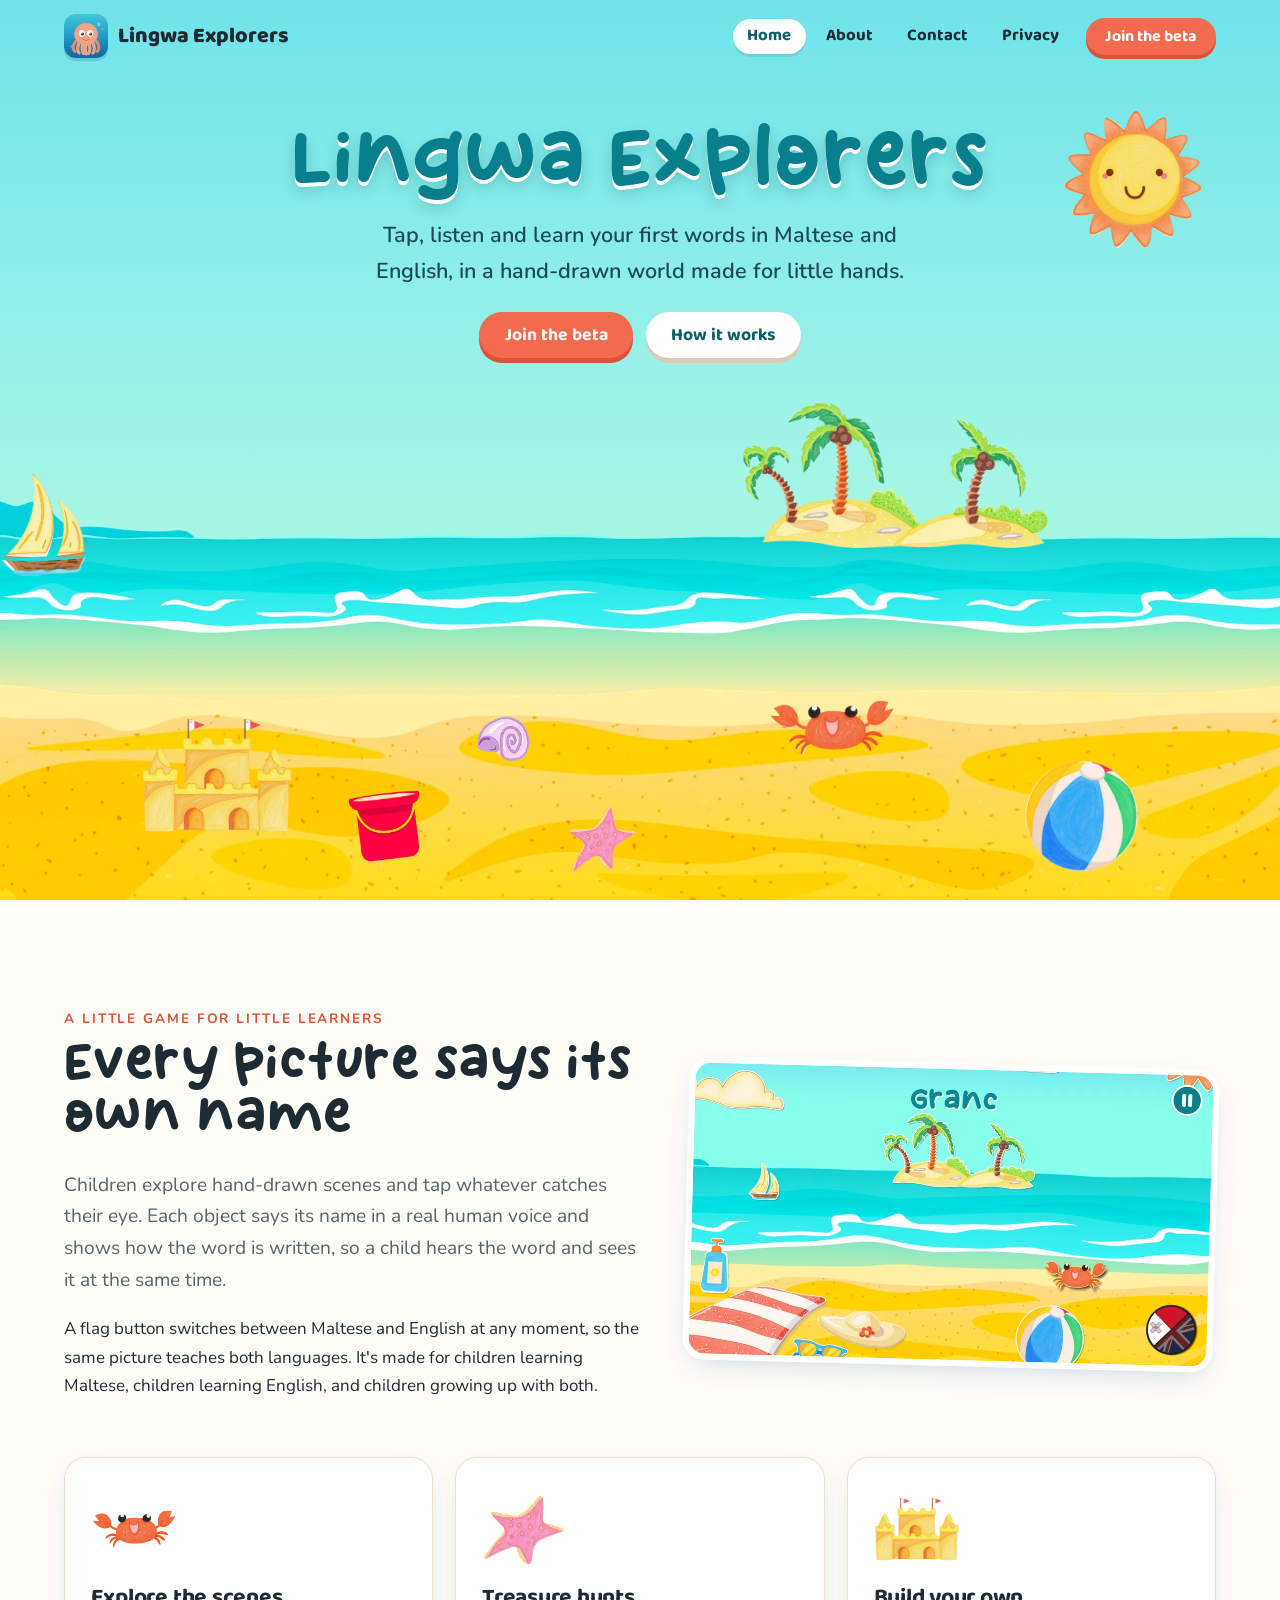
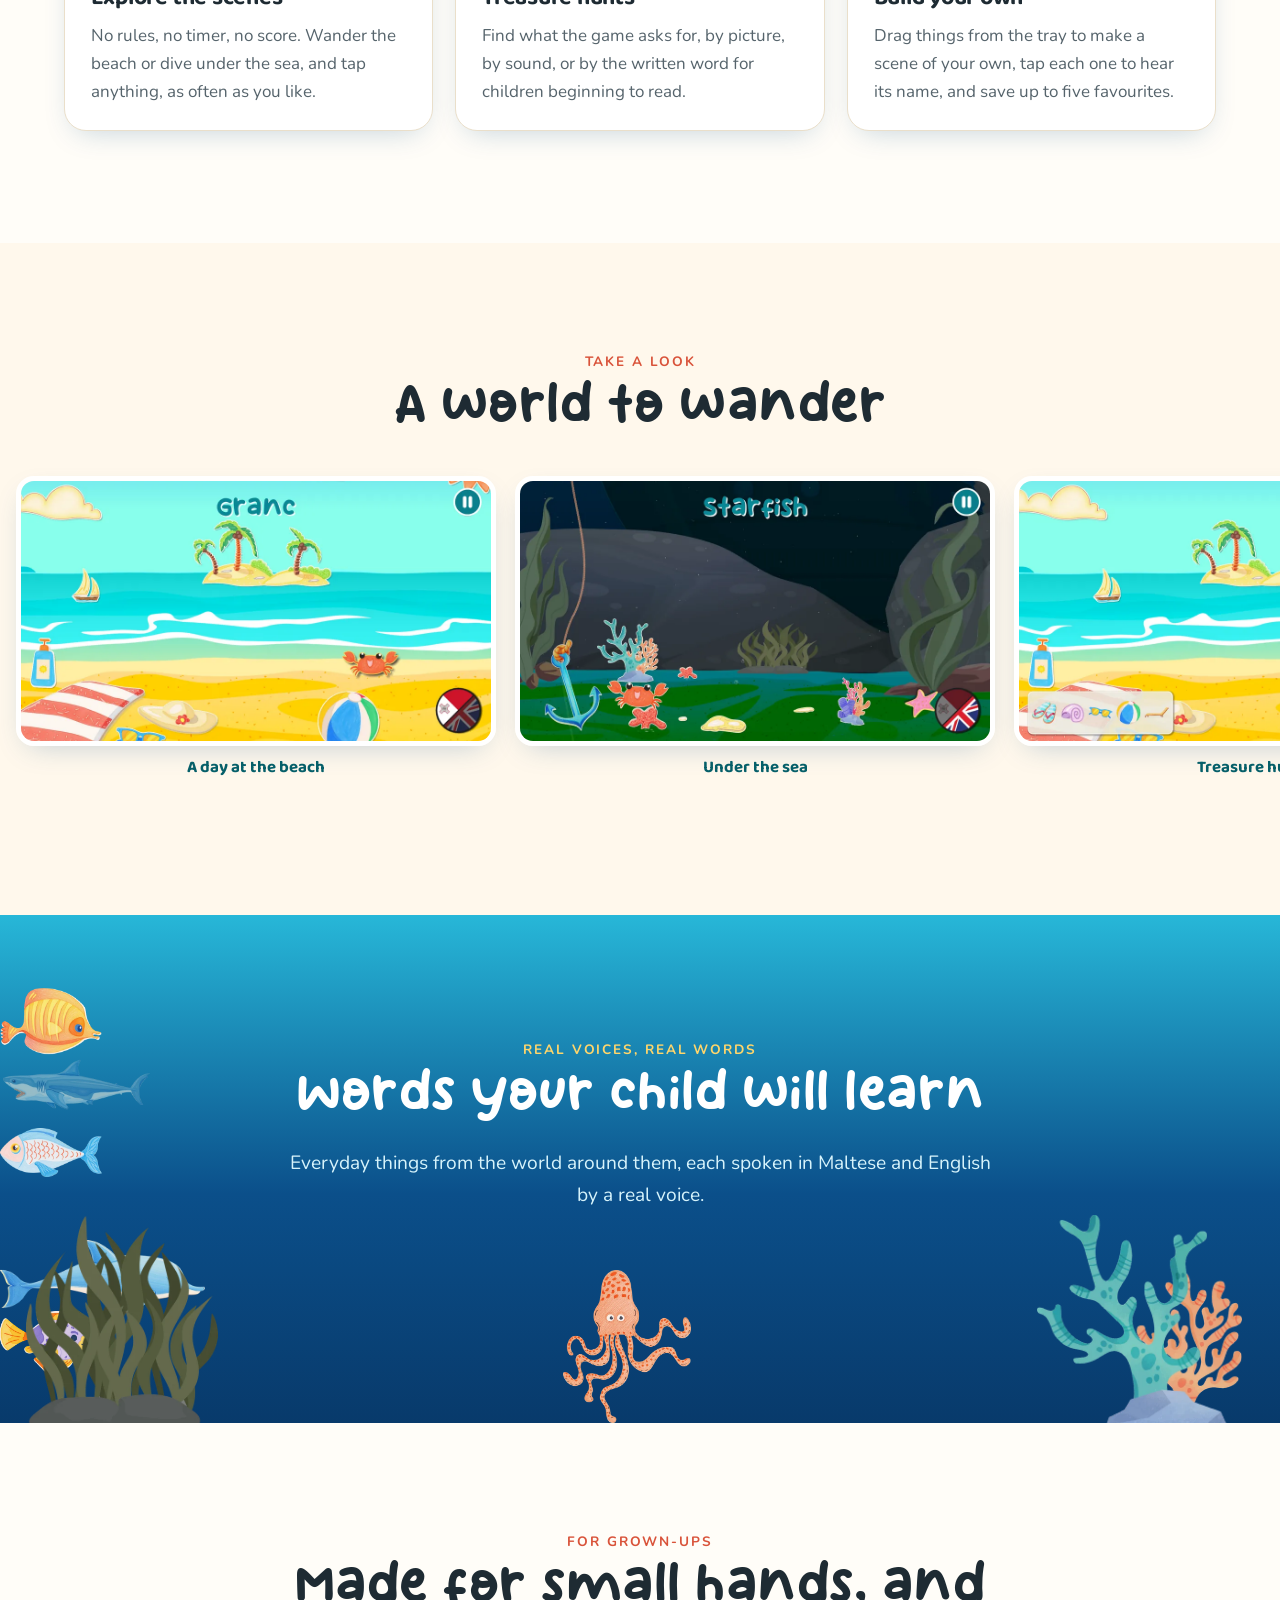
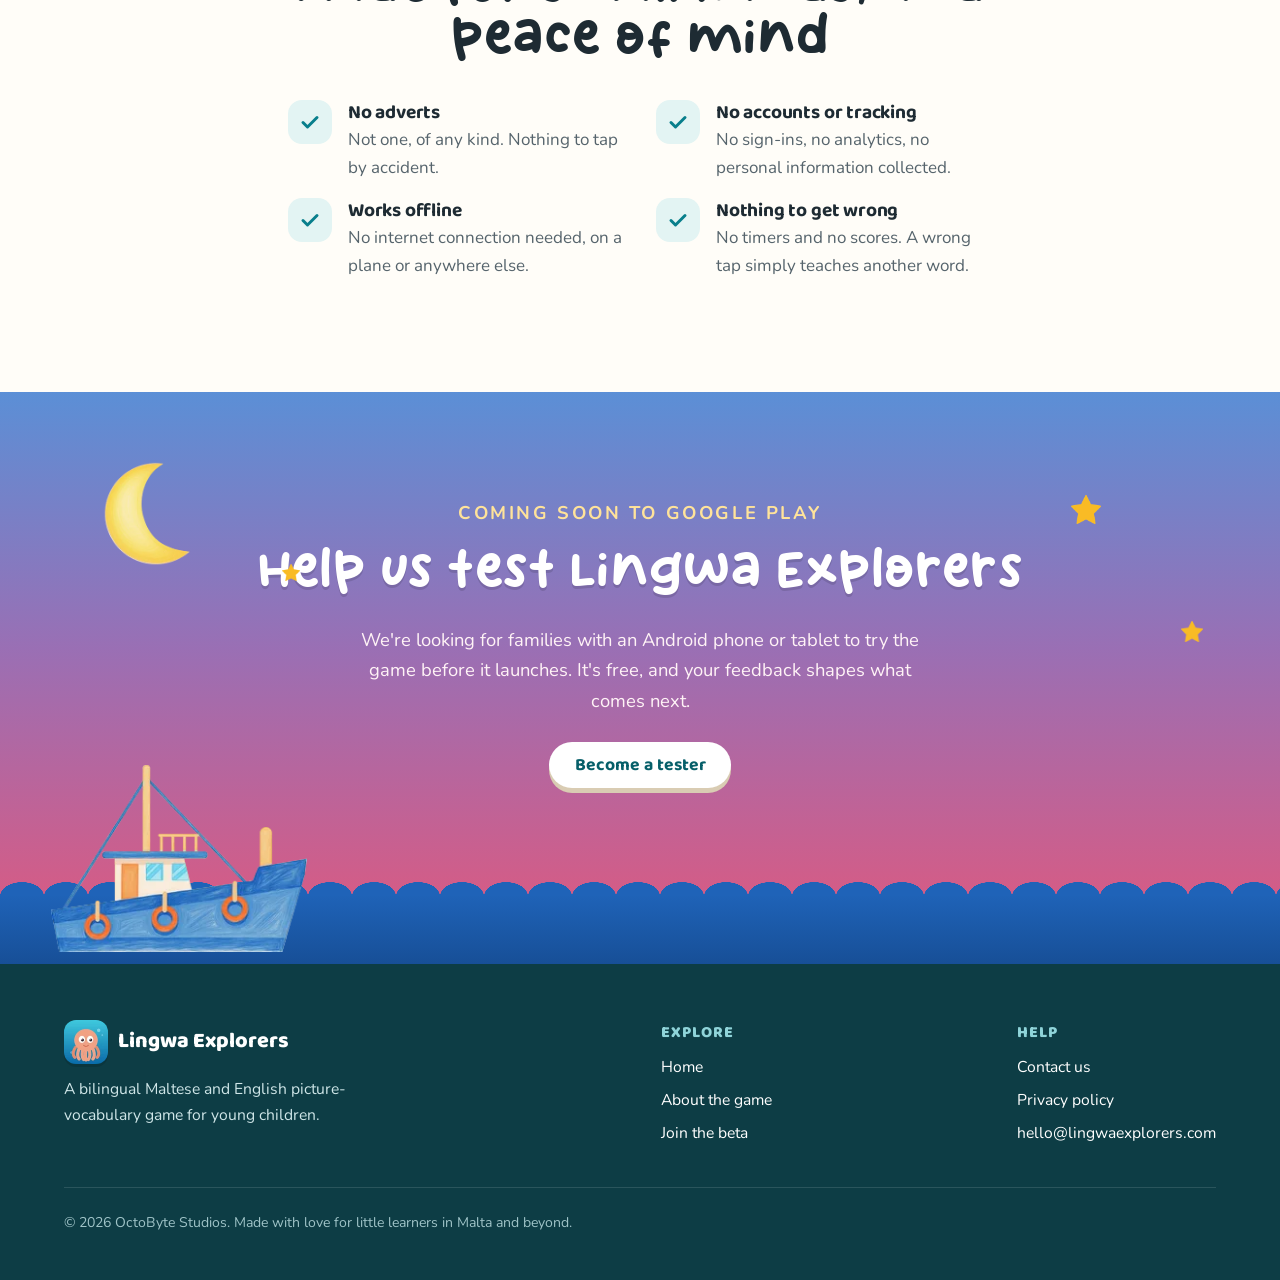
==== index.html @ 41f31908 "Google Analytics behind an opt-in consent banner GA is not loaded until the visitor accepts (Consent" ====
<!doctype html>
<html lang="en">
<head>
<meta charset="utf-8">
<meta name="viewport" content="width=device-width, initial-scale=1">
<title>Lingwa Explorers</title>
<meta name="description" content="Tap, listen and learn your first words in Maltese and English. A gentle picture-vocabulary game for young children, with no adverts and no tracking.">
<meta name="theme-color" content="#6fe3ea">
<link rel="canonical" href="https://lingwaexplorers.com/">
<meta property="og:type" content="website">
<meta property="og:site_name" content="Lingwa Explorers">
<meta property="og:title" content="Lingwa Explorers">
<meta property="og:description" content="Tap, listen and learn your first words in Maltese and English. A gentle picture-vocabulary game for young children, with no adverts and no tracking.">
<meta property="og:url" content="https://lingwaexplorers.com/">
<meta property="og:image" content="https://lingwaexplorers.com/assets/og.jpg">
<meta name="twitter:card" content="summary_large_image">
<link rel="icon" type="image/png" sizes="32x32" href="assets/favicon-32.png">
<link rel="apple-touch-icon" href="assets/apple-touch-icon.png">
<link rel="preload" href="assets/fonts/baloo2-latin.woff2" as="font" type="font/woff2" crossorigin>
<link rel="stylesheet" href="assets/site.css">
<script src="assets/site.js" defer></script>
</head>
<body>
<a class="skip" href="#main">Skip to content</a>
<header class="site-header">
  <nav class="nav wrap" aria-label="Main">
    <a class="brand" href=""><img src="assets/img/icon-88.webp" alt="" width="44" height="44">Lingwa Explorers</a>
    <button class="menu-toggle" aria-expanded="false" aria-controls="menu" aria-label="Menu"><svg viewBox="0 0 24 24" fill="none" stroke="currentColor" stroke-width="2.6" stroke-linecap="round" aria-hidden="true"><path d="M4 7h16M4 12h16M4 17h16"/></svg></button>
    <ul class="menu" id="menu">
      <li><a href="" aria-current="page">Home</a></li>
      <li><a href="about/">About</a></li>
      <li><a href="contact/">Contact</a></li>
      <li><a href="privacy/">Privacy</a></li>
      <li><a class="btn coral small" href="contact/?topic=beta">Join the beta</a></li>
    </ul>
  </nav>
</header>
<main id="main">
<section class="hero" aria-label="Lingwa Explorers">
  <div class="scene" aria-hidden="true">
    <img class="sprite cloud c1" src="assets/img/cloud-1.webp" alt="">
    <img class="sprite cloud c2" src="assets/img/cloud-2.webp" alt="">
    <img class="sprite cloud c3" src="assets/img/cloud-1.webp" alt="">
    <img class="sprite t-sun" src="assets/img/sun.webp" alt="">
    <div class="layer sea"></div>
    <div class="layer sand"></div>
    <img class="sprite t-island" src="assets/img/island.webp" alt="">
    <div class="sailboat-wrap"><img class="sprite sailboat" src="assets/img/sailboat.webp" alt=""></div>
    <img class="sprite t-castle" src="assets/img/sand-castle.webp" alt="">
    <img class="sprite t-bucket" src="assets/img/bucket.webp" alt="">
    <img class="sprite t-shell" src="assets/img/shell.webp" alt="">
    <img class="sprite t-star" src="assets/img/starfish.webp" alt="">
    <div class="t-crab"><img class="sprite walker" src="assets/img/crab.webp" alt=""></div>
    <img class="sprite t-ball" src="assets/img/beach-ball.webp" alt="">
  </div>

  <div class="hero-copy">
    <h1>Lingwa Explorers</h1>
    <p>Tap, listen and learn your first words in Maltese and English, in a hand-drawn world made for little hands.</p>
    <div class="hero-ctas">
      <a class="btn coral" href="contact/?topic=beta">Join the beta</a>
      <a class="btn light" href="#how">How it works</a>
    </div>
  </div>

</section>

<section class="section" id="how">
  <div class="wrap intro">
    <div>
      <p class="eyebrow">A little game for little learners</p>
      <h2>Every picture says its own name</h2>
      <p class="lead">Children explore hand-drawn scenes and tap whatever catches their eye. Each object says its name in a real human voice and shows how the word is written, so a child hears the word and sees it at the same time.</p>
      <p>A flag button switches between Maltese and English at any moment, so the same picture teaches both languages. It's made for children learning Maltese, children learning English, and children growing up with both.</p>
    </div>
    <img class="shot" src="assets/shots/explore_beach.webp" alt="The beach scene in Lingwa Explorers, with the word Granċ shown above a crab" width="1024" height="576" loading="lazy">
  </div>

  <div class="wrap cards">
    <article class="card">
      <img class="art" src="assets/img/crab.webp" alt="" loading="lazy">
      <h3>Explore the scenes</h3>
      <p>No rules, no timer, no score. Wander the beach or dive under the sea, and tap anything, as often as you like.</p>
    </article>
    <article class="card">
      <img class="art" src="assets/img/starfish.webp" alt="" loading="lazy">
      <h3>Treasure hunts</h3>
      <p>Find what the game asks for, by picture, by sound, or by the written word for children beginning to read.</p>
    </article>
    <article class="card">
      <img class="art" src="assets/img/sand-castle.webp" alt="" loading="lazy">
      <h3>Build your own</h3>
      <p>Drag things from the tray to make a scene of your own, tap each one to hear its name, and save up to five favourites.</p>
    </article>
  </div>
</section>

<section class="section cream" aria-label="Screenshots">
  <div class="wrap center">
    <p class="eyebrow">Take a look</p>
    <h2>A world to wander</h2>
  </div>
  <div class="gallery" tabindex="0" aria-label="Screenshots, scroll sideways">
    <figure><img src="assets/shots/explore_beach.webp" alt="Exploring the beach scene" width="1024" height="576" loading="lazy"><figcaption>A day at the beach</figcaption></figure>
    <figure><img src="assets/shots/explore_underwater.webp" alt="Exploring under the sea" width="1024" height="576" loading="lazy"><figcaption>Under the sea</figcaption></figure>
    <figure><img src="assets/shots/treasure_hunt.webp" alt="A treasure hunt in progress" width="1024" height="576" loading="lazy"><figcaption>Treasure hunts</figcaption></figure>
    <figure><img src="assets/shots/build.webp" alt="Building a scene of your own" width="1024" height="576" loading="lazy"><figcaption>Build your own scene</figcaption></figure>
  </div>
</section>

<section class="section under" aria-label="Words to learn">
  <div class="swimmer" style="top:14%;animation-duration:38s"><img src="assets/img/fish-1.webp" alt="" style="width:clamp(70px,8vw,120px)"></div>
  <div class="swimmer rtl" style="top:42%;animation-duration:52s;animation-delay:-20s"><img src="assets/img/fish-5.webp" alt="" style="width:clamp(70px,8vw,120px)"></div>
  <div class="swimmer flip" style="top:64%;animation-duration:65s;animation-delay:-40s"><img src="assets/img/dolphin.webp" alt="" style="width:clamp(140px,16vw,240px)"></div>
  <div class="swimmer rtl flip" style="top:28%;animation-duration:80s;animation-delay:-10s;opacity:.6"><img src="assets/img/shark.webp" alt="" style="width:clamp(110px,12vw,180px)"></div>
  <div class="swimmer flip" style="top:78%;animation-duration:45s;animation-delay:-30s"><img src="assets/img/fish-4.webp" alt="" style="width:clamp(60px,7vw,100px)"></div>
  <img class="bubble" src="assets/img/bubble.webp" alt="" style="left:12%;animation-duration:9s">
  <img class="bubble" src="assets/img/bubble.webp" alt="" style="left:47%;animation-duration:12s;animation-delay:-4s;width:18px">
  <img class="bubble" src="assets/img/bubble.webp" alt="" style="left:83%;animation-duration:10s;animation-delay:-7s">
  <img class="floor sprite" src="assets/img/seaweed.webp" alt="" style="left:2%;width:clamp(120px,15vw,220px)">
  <img class="floor sprite" src="assets/img/coral.webp" alt="" style="right:3%;width:clamp(130px,16vw,240px)">
  <img class="floor sprite" src="assets/img/octopus.webp" alt="" style="left:44%;width:clamp(90px,10vw,150px);bottom:0">

  <div class="narrow center">
    <p class="eyebrow">Real voices, real words</p>
    <h2>Words your child will learn</h2>
    <p class="lead">Everyday things from the world around them, each spoken in Maltese and English by a real voice.</p>
  </div>
</section>

<section class="section">
  <div class="wrap">
    <div class="narrow center">
      <p class="eyebrow">For grown-ups</p>
      <h2>Made for small hands, and peace of mind</h2>
    </div>
    <div class="promises narrow">
      <div class="promise"><span class="tick"><svg viewBox="0 0 24 24" fill="none" stroke="currentColor" stroke-width="3" stroke-linecap="round" stroke-linejoin="round" aria-hidden="true"><path d="M5 12.5l4.5 4.5L19 7.5"/></svg></span><div><h3>No adverts</h3><p>Not one, of any kind. Nothing to tap by accident.</p></div></div>
      <div class="promise"><span class="tick"><svg viewBox="0 0 24 24" fill="none" stroke="currentColor" stroke-width="3" stroke-linecap="round" stroke-linejoin="round" aria-hidden="true"><path d="M5 12.5l4.5 4.5L19 7.5"/></svg></span><div><h3>No accounts or tracking</h3><p>No sign-ins, no analytics, no personal information collected.</p></div></div>
      <div class="promise"><span class="tick"><svg viewBox="0 0 24 24" fill="none" stroke="currentColor" stroke-width="3" stroke-linecap="round" stroke-linejoin="round" aria-hidden="true"><path d="M5 12.5l4.5 4.5L19 7.5"/></svg></span><div><h3>Works offline</h3><p>No internet connection needed, on a plane or anywhere else.</p></div></div>
      <div class="promise"><span class="tick"><svg viewBox="0 0 24 24" fill="none" stroke="currentColor" stroke-width="3" stroke-linecap="round" stroke-linejoin="round" aria-hidden="true"><path d="M5 12.5l4.5 4.5L19 7.5"/></svg></span><div><h3>Nothing to get wrong</h3><p>No timers and no scores. A wrong tap simply teaches another word.</p></div></div>
    </div>
  </div>
</section>

<section class="sunset" aria-label="Join the beta">
  <img class="sprite moon" src="assets/img/moon.webp" alt="">
  <img class="sprite twinkle" src="assets/img/star.webp" alt="" style="top:18%;right:14%">
  <img class="sprite twinkle" src="assets/img/star.webp" alt="" style="top:40%;right:6%;width:22px;animation-delay:-1s">
  <img class="sprite twinkle" src="assets/img/star.webp" alt="" style="top:30%;left:22%;width:18px;animation-delay:-2s">
  <img class="sprite boat" src="assets/img/fishing-boat.webp" alt="">
  <div class="waves"></div>
  <p class="eyebrow" style="color:#ffe39a">Coming soon to Google Play</p>
  <h2>Help us test Lingwa Explorers</h2>
  <p>We're looking for families with an Android phone or tablet to try the game before it launches. It's free, and your feedback shapes what comes next.</p>
  <a class="btn light" href="contact/?topic=beta">Become a tester</a>
</section>
</main>
<footer class="site-footer">
  <div class="wrap">
    <div class="foot">
      <div>
        <a class="brand" href=""><img src="assets/img/icon-88.webp" alt="" width="44" height="44">Lingwa Explorers</a>
        <p style="max-width:22rem;margin:0">A bilingual Maltese and English picture-vocabulary game for young children.</p>
      </div>
      <div>
        <h4>Explore</h4>
        <ul>
          <li><a href="">Home</a></li>
          <li><a href="about/">About the game</a></li>
          <li><a href="contact/?topic=beta">Join the beta</a></li>
        </ul>
      </div>
      <div>
        <h4>Help</h4>
        <ul>
          <li><a href="contact/">Contact us</a></li>
          <li><a href="privacy/">Privacy policy</a></li>
          <li><a href="mailto:hello@lingwaexplorers.com">hello@lingwaexplorers.com</a></li>
          <li><a class="cookie-settings" href="privacy/#website">Cookie settings</a></li>
        </ul>
      </div>
    </div>
    <p class="legal">© <span id="year">2026</span> OctoByte Studios. Made with love for little learners in Malta and beyond.</p>
  </div>
</footer>
</body>
</html>
---- assets/site.css ----
/* Lingwa Explorers — shared styles for every page.
   Colours come from the game: teal #087F8C is its button and title colour,
   the sky, sea and sand match the beach scene, and the sunset band matches
   the main menu. */

@font-face { font-family: "Baloo 2"; font-weight: 500 800; font-display: swap;
  src: url(fonts/baloo2-latin.woff2) format("woff2");
  unicode-range: U+0000-00FF, U+0131, U+0152-0153, U+02BB-02BC, U+02C6, U+02DA, U+02DC, U+0304, U+0308, U+0329, U+2000-206F, U+20AC, U+2122, U+2191, U+2193, U+2212, U+2215, U+FEFF, U+FFFD; }
@font-face { font-family: "Baloo 2"; font-weight: 500 800; font-display: swap;
  src: url(fonts/baloo2-latin-ext.woff2) format("woff2");
  unicode-range: U+0100-02BA, U+02BD-02C5, U+02C7-02CC, U+02CE-02D7, U+02DD-02FF, U+0304, U+0308, U+0329, U+1D00-1DBF, U+1E00-1E9F, U+1EF2-1EFF, U+2020, U+20A0-20AB, U+20AD-20C0, U+2113, U+2C60-2C7F, U+A720-A7FF; }
@font-face { font-family: "Nunito"; font-weight: 400 800; font-display: swap;
  src: url(fonts/nunito-latin.woff2) format("woff2");
  unicode-range: U+0000-00FF, U+0131, U+0152-0153, U+02BB-02BC, U+02C6, U+02DA, U+02DC, U+0304, U+0308, U+0329, U+2000-206F, U+20AC, U+2122, U+2191, U+2193, U+2212, U+2215, U+FEFF, U+FFFD; }
@font-face { font-family: "Nunito"; font-weight: 400 800; font-display: swap;
  src: url(fonts/nunito-latin-ext.woff2) format("woff2");
  unicode-range: U+0100-02BA, U+02BD-02C5, U+02C7-02CC, U+02CE-02D7, U+02DD-02FF, U+0304, U+0308, U+0329, U+1D00-1DBF, U+1E00-1E9F, U+1EF2-1EFF, U+2020, U+20A0-20AB, U+20AD-20C0, U+2113, U+2C60-2C7F, U+A720-A7FF; }

@font-face { font-family: "Request Coffee"; font-weight: 400; font-display: swap;
  src: url(fonts/request-coffee.woff2) format("woff2"); }

:root {
  --teal: #087f8c;
  --teal-dark: #065f69;
  --teal-soft: #e3f4f3;
  --cream: #fff8ec;
  --paper: #fffdf8;
  --sand: #ffe7a3;
  --sun: #ffc83d;
  --coral: #f26b4f;
  --coral-dark: #d9533a;
  --sky-top: #6fe3ea;
  --sky-bottom: #a6f6e6;
  --deep: #0b4f8a;
  --deep-2: #083a6b;
  --ink: #1e2b33;
  --muted: #56646c;
  --line: #eadfca;
  --radius: 22px;
  --shadow: 0 10px 30px -12px rgb(11 79 138 / .28);
  --wrap: 72rem;
  --title: "Request Coffee", "Baloo 2", system-ui, sans-serif;
  --head: "Baloo 2", "Nunito", system-ui, sans-serif;
  --body: "Nunito", system-ui, -apple-system, "Segoe UI", sans-serif;
}

*, *::before, *::after { box-sizing: border-box; }
html { -webkit-text-size-adjust: 100%; scroll-behavior: smooth; }
body { margin: 0; background: var(--paper); color: var(--ink);
  font: 400 1.0625rem/1.65 var(--body); overflow-x: hidden; }
img { max-width: 100%; height: auto; display: block; }
a { color: var(--teal); text-underline-offset: .18em; }
a:hover { color: var(--teal-dark); }
h1, h2, h3 { font-family: var(--head); line-height: 1.1; letter-spacing: -.01em; margin: 0 0 .5em; color: var(--ink); }
h1 { font: 400 clamp(2.6rem, 6.5vw, 4.6rem)/1.05 var(--title); letter-spacing: .01em; }
h2 { font: 400 clamp(2rem, 4.3vw, 3rem)/1.1 var(--title); letter-spacing: .01em; }
h3 { font-size: 1.45rem; font-weight: 700; }
p { margin: 0 0 1em; }
:focus-visible { outline: 3px solid var(--sun); outline-offset: 3px; border-radius: 6px; }
.wrap { width: min(100% - 2rem, var(--wrap)); margin-inline: auto; }
.narrow { width: min(100% - 2rem, 44rem); margin-inline: auto; }
.eyebrow { font: 700 .85rem/1 var(--body); letter-spacing: .14em; text-transform: uppercase; color: var(--coral-dark); margin-bottom: .9rem; }
.lead { font-size: 1.2rem; color: var(--muted); }
.center { text-align: center; }
.skip { position: absolute; left: -999px; top: .5rem; background: var(--ink); color: #fff; padding: .5rem 1rem; border-radius: 8px; z-index: 100; }
.skip:focus { left: .5rem; }
.sr-only { position: absolute; width: 1px; height: 1px; overflow: hidden; clip: rect(0 0 0 0); white-space: nowrap; }

/* Buttons: chunky, with the same pressed-down base as the game's menu buttons */
.btn { --b: var(--teal); --bd: var(--teal-dark);
  display: inline-flex; align-items: center; gap: .5rem; justify-content: center;
  font: 700 1.1rem/1 var(--head); color: #fff; background: var(--b); text-decoration: none;
  padding: .95rem 1.6rem .85rem; border: 0; border-radius: 999px; cursor: pointer;
  box-shadow: 0 5px 0 var(--bd); transition: transform .12s, box-shadow .12s, filter .12s; }
.btn:hover { color: #fff; filter: brightness(1.06); transform: translateY(-1px); box-shadow: 0 6px 0 var(--bd); }
.btn:active { transform: translateY(4px); box-shadow: 0 1px 0 var(--bd); }
.btn.coral { --b: var(--coral); --bd: var(--coral-dark); }
.btn.light { --b: #fff; --bd: #d9ccb3; color: var(--teal-dark); }
.btn.light:hover { color: var(--teal-dark); }
.btn.small { font-size: 1rem; padding: .7rem 1.2rem .6rem; box-shadow: 0 4px 0 var(--bd); }

/* ---------- Header ---------- */
.site-header { position: absolute; inset: 0 0 auto; z-index: 20; }
.site-header.solid { position: sticky; top: 0; background: color-mix(in srgb, var(--paper) 92%, transparent);
  backdrop-filter: blur(8px); border-bottom: 1px solid var(--line); }
.nav { display: flex; align-items: center; justify-content: space-between; gap: 1rem; padding-block: .9rem; }
.brand { display: flex; align-items: center; gap: .65rem; text-decoration: none; color: var(--ink);
  font: 800 1.35rem/1 var(--head); }
.brand img { width: 44px; height: 44px; border-radius: 12px; box-shadow: 0 3px 0 rgb(0 0 0 / .12); }
.brand:hover { color: var(--ink); }
.menu { display: flex; align-items: center; gap: .35rem; list-style: none; margin: 0; padding: 0; }
.menu a { display: block; padding: .55rem .9rem; border-radius: 999px; text-decoration: none;
  color: var(--ink); font: 700 1.05rem/1 var(--head); }
.menu a:hover { background: rgb(255 255 255 / .55); color: var(--teal-dark); }
.menu a[aria-current="page"] { background: #fff; color: var(--teal-dark); box-shadow: 0 3px 0 rgb(0 0 0 / .08); }
.menu .btn { margin-left: .4rem; color: #fff; }
.menu .btn:hover { background: var(--coral); color: #fff; }
.menu-toggle { display: none; }

@media (max-width: 760px) {
  .menu-toggle { display: inline-flex; align-items: center; justify-content: center; width: 48px; height: 48px;
    border: 0; border-radius: 14px; background: #fff; color: var(--teal-dark); box-shadow: 0 4px 0 rgb(0 0 0 / .1); cursor: pointer; }
  .menu-toggle svg { width: 26px; height: 26px; }
  .menu { position: absolute; top: calc(100% - .2rem); right: 1rem; left: 1rem; flex-direction: column; align-items: stretch;
    gap: .2rem; background: #fff; padding: .6rem; border-radius: var(--radius); box-shadow: var(--shadow);
    opacity: 0; visibility: hidden; transform: translateY(-8px); transition: .18s; }
  .menu.open { opacity: 1; visibility: visible; transform: none; }
  .menu a { padding: .9rem 1rem; font-size: 1.15rem; }
  .menu .btn { margin: .3rem 0 0; }
}

/* ---------- Hero scene (home) ---------- */
.hero { --sand-h: 24%; --sea-h: 30%; position: relative; min-height: max(640px, 100svh); overflow: hidden; isolation: isolate;
  background: linear-gradient(var(--sky-top), var(--sky-bottom) 55%); }
.hero-copy { position: relative; z-index: 6; text-align: center; padding: clamp(6.5rem, 14vh, 9rem) 1rem 0; }
.hero-copy h1 { color: var(--teal); text-shadow: 0 4px 0 #fff, 0 7px 14px rgb(6 95 105 / .25); margin-bottom: .2em; }
.hero-copy p { font-size: clamp(1.1rem, 2.2vw, 1.35rem); color: #1d4b52; max-width: 34rem; margin: 0 auto 1.4rem; font-weight: 600; }
.hero-ctas { display: flex; gap: .8rem; justify-content: center; flex-wrap: wrap; }

.scene { position: absolute; inset: 0; z-index: 1; }
.scene .layer { position: absolute; left: 0; right: 0; background-repeat: repeat-x; }
.scene .sea { bottom: calc(var(--sand-h) * .6); height: var(--sea-h);
  background-image: url(img/sea.webp); background-size: auto 100%; }
.scene .sand { bottom: 0; height: var(--sand-h); background-image: url(img/sand.webp); background-size: auto 100%;
  background-position: 0 0; }

.sprite { position: absolute; pointer-events: none; user-select: none; -webkit-user-drag: none; }
.cloud { width: clamp(140px, 18vw, 280px); opacity: .95; animation: float-x linear infinite; }
.cloud.c1 { top: 11%; left: -20%; animation-duration: 75s; }
.cloud.c2 { top: 30%; left: -20%; width: clamp(110px, 13vw, 200px); animation-duration: 105s; animation-delay: -60s; }
.cloud.c3 { top: 5%; left: -20%; width: clamp(90px, 10vw, 160px); animation-duration: 130s; animation-delay: -20s; opacity: .8; }
@keyframes float-x { to { transform: translateX(140vw); } }

.sailboat-wrap { position: absolute; z-index: 3; bottom: calc(var(--sand-h) * .6 + var(--sea-h) * .7); left: 0; width: 100%; height: 0;
  animation: sail 70s linear infinite; }
.sailboat { width: clamp(60px, 7vw, 110px); bottom: 0; animation: bob 3.2s ease-in-out infinite; }
@keyframes sail { from { transform: translateX(-12vw); } to { transform: translateX(110vw); } }
@keyframes bob { 50% { transform: translateY(-6px) rotate(-3deg); } }

/* Scene objects: decoration only */
.t-crab { width: clamp(90px, 10vw, 150px); bottom: 12%; left: 60%; }
.t-crab { position: absolute; z-index: 4; }
.t-crab .walker { position: relative; width: 100%; animation: walk 48s ease-in-out infinite; }
@keyframes walk { 0%, 100% { transform: translateX(0); } 50% { transform: translateX(-12vw); } }
.t-ball { width: clamp(80px, 9vw, 135px); bottom: 3%; left: 80%; }
.t-castle { width: clamp(110px, 12vw, 185px); bottom: 7%; left: 11%; }
.t-bucket { width: clamp(55px, 6vw, 85px); bottom: 4%; left: 27%; }
.t-star { width: clamp(55px, 6vw, 90px); bottom: 3%; left: 44%; rotate: -12deg; }
.t-shell { width: clamp(45px, 4.5vw, 70px); bottom: 15%; left: 37%; }
.t-sun { width: clamp(90px, 11vw, 170px); top: 12%; right: 6%; z-index: 3; }
.t-island { width: clamp(180px, 24vw, 380px); left: 58%; bottom: calc(var(--sand-h) * .6 + var(--sea-h) * .8); z-index: 2; }

@media (max-width: 640px) {
  .hero { --sand-h: 20%; --sea-h: 24%; }
  .t-crab { left: 58%; bottom: 10%; }
  .t-ball { left: 72%; }
  .t-castle { left: 4%; }
  .t-bucket { left: 30%; }
  .t-star { left: 46%; }
  .t-shell { left: 34%; bottom: 13%; }
  .t-island { left: 50%; }
  .t-sun { top: auto; bottom: calc(var(--sand-h) + var(--sea-h) + 1%); right: auto; left: 5%; width: 80px; }
}

/* ---------- Sections ---------- */
.section { padding: clamp(4rem, 9vw, 7rem) 0; }
.section.cream { background: var(--cream); }
.intro { display: grid; gap: 2.5rem; grid-template-columns: 1.1fr 1fr; align-items: center; }
.intro .shot { border-radius: var(--radius); box-shadow: var(--shadow); border: 6px solid #fff; rotate: 1.5deg; }
@media (max-width: 860px) { .intro { grid-template-columns: 1fr; } .intro .shot { rotate: 0deg; } }

.cards { display: grid; gap: 1.4rem; grid-template-columns: repeat(3, 1fr); margin-top: 2.5rem; }
@media (max-width: 860px) { .cards { grid-template-columns: 1fr; } }
.card { background: #fff; border-radius: var(--radius); padding: 1.8rem 1.6rem 1.5rem; box-shadow: var(--shadow);
  border: 1px solid var(--line); position: relative; }
.card .art { width: 86px; height: 86px; object-fit: contain; margin-bottom: .8rem; }
.card p { color: var(--muted); margin: 0; }

.gallery { display: grid; grid-auto-flow: column; grid-auto-columns: min(78%, 30rem); gap: 1.2rem; overflow-x: auto;
  scroll-snap-type: x mandatory; padding: .5rem 1rem 1.5rem; margin-top: 2rem; scrollbar-width: thin; }
.gallery figure { margin: 0; scroll-snap-align: center; }
.gallery img { border-radius: 18px; border: 5px solid #fff; box-shadow: var(--shadow); aspect-ratio: 16/9; object-fit: cover; }
.gallery figcaption { font: 700 1.05rem/1.3 var(--head); margin-top: .7rem; color: var(--teal-dark); text-align: center; }

/* Underwater band */
.under { position: relative; overflow: hidden; color: #fff; isolation: isolate;
  background: linear-gradient(#27b7d8, var(--deep) 55%, var(--deep-2)); padding: clamp(4.5rem, 10vw, 8rem) 0 clamp(9rem, 16vw, 12rem); }
.under h2, .under h3 { color: #fff; }
.under .lead { color: #d6f3fb; }
.under .eyebrow { color: #ffd66b; }
.under .swimmer { position: absolute; z-index: -1; animation: swim linear infinite; }
.under .swimmer img { animation: float 3s ease-in-out infinite; }
.under .rtl { animation-name: swim-back; }
/* Mirrors art drawn facing the other way; `scale` so the float's transform can't undo it. */
.under .flip img { scale: -1 1; }
@keyframes float { 50% { transform: translateY(-6px); } }
@keyframes swim { from { transform: translateX(-30vw); } to { transform: translateX(130vw); } }
@keyframes swim-back { from { transform: translateX(130vw); } to { transform: translateX(-30vw); } }
.under .floor { position: absolute; z-index: -1; bottom: -6px; }
.bubble { position: absolute; z-index: -1; bottom: -40px; width: 26px; opacity: .7; animation: rise linear infinite; }
@keyframes rise { to { transform: translateY(-120vh) translateX(20px); opacity: 0; } }

/* Promise list */
.promises { display: grid; gap: 1rem 2rem; grid-template-columns: repeat(2, 1fr); margin-top: 2rem; }
@media (max-width: 700px) { .promises { grid-template-columns: 1fr; } }
.promise { display: flex; gap: 1rem; align-items: flex-start; }
.promise .tick { flex: 0 0 44px; height: 44px; border-radius: 14px; background: var(--teal-soft); color: var(--teal);
  display: grid; place-items: center; }
.promise .tick svg { width: 24px; height: 24px; }
.promise h3 { font-size: 1.2rem; margin: .1rem 0 .2rem; }
.promise p { color: var(--muted); margin: 0; }

/* Sunset call to action, like the main menu */
.sunset { position: relative; overflow: hidden; isolation: isolate; color: #fff; text-align: center;
  background: linear-gradient(#5b8fd6, #9a6fb4 45%, #e4577a); padding: clamp(4.5rem, 9vw, 7rem) 1rem clamp(8rem, 14vw, 11rem); }
.sunset h2 { color: #fff; text-shadow: 0 3px 0 rgb(0 0 0 / .12); }
.sunset p { color: #fff3f6; max-width: 36rem; margin: 0 auto 1.6rem; font-size: 1.15rem; }
.sunset .moon { width: clamp(60px, 7vw, 100px); top: 12%; left: 8%; }
.sunset .twinkle { width: 30px; animation: twinkle 3s ease-in-out infinite; }
@keyframes twinkle { 50% { opacity: .35; transform: scale(.8) rotate(20deg); } }
.sunset .boat { width: clamp(150px, 20vw, 260px); bottom: 12px; left: 4%; animation: bob 4s ease-in-out infinite; z-index: -1; }
.sunset .waves { position: absolute; z-index: -2; left: 0; right: 0; bottom: 0; height: 70px;
  background: linear-gradient(#1f63b8, #174f97); }
.sunset .waves::before { content: ""; position: absolute; left: 0; right: 0; top: -18px; height: 20px;
  background: radial-gradient(22px 14px at 22px 20px, #1f63b8 98%, transparent) 0 0 / 44px 20px repeat-x; }

/* ---------- Inner pages ---------- */
.page-hero { background: linear-gradient(var(--sky-top), var(--sky-bottom)); padding: 8rem 0 4rem; position: relative; overflow: hidden; }
.page-hero h1 { color: var(--teal); text-shadow: 0 3px 0 #fff; }
.page-hero p:not(.eyebrow) { color: #1d4b52; font-weight: 600; font-size: 1.2rem; max-width: 36rem; }
.page-hero .sprite { opacity: .95; }
@media (max-width: 640px) { .page-hero { padding: 6rem 0 3.5rem; } .page-hero .sprite { display: none; } }
.page-hero::after { content: ""; position: absolute; left: 0; right: 0; bottom: -1px; height: 40px;
  background: radial-gradient(30px 22px at 30px 0, transparent 97%, var(--paper)) 0 0 / 60px 40px repeat-x; }
.prose h2 { font: 800 1.7rem/1.15 var(--head); margin-top: 2.4rem; }
.prose h3 { font-size: 1.25rem; margin-top: 1.6rem; }
.prose ul { padding-left: 1.2rem; }
.prose li { margin-bottom: .35rem; }
.note { background: var(--teal-soft); border-radius: 16px; padding: 1.1rem 1.3rem; border-left: 6px solid var(--teal); }
.note p:last-child { margin: 0; }

.about-hero { position: relative; border-radius: calc(var(--radius) + 6px); overflow: hidden; box-shadow: var(--shadow); border: 6px solid #fff; }
.split { display: grid; grid-template-columns: 1fr 1fr; gap: 3rem; align-items: center; }
@media (max-width: 860px) { .split { grid-template-columns: 1fr; gap: 2rem; } }
.people { display: grid; grid-template-columns: repeat(auto-fit, minmax(13rem, 1fr)); gap: 1.2rem; margin-top: 1.5rem; }
.person { background: #fff; border: 1px solid var(--line); border-radius: var(--radius); padding: 1.3rem 1.4rem; }
.person b { display: block; font: 800 1.25rem/1.2 var(--head); }
.person span { color: var(--muted); }
.credits { columns: 2 18rem; gap: 2rem; color: var(--muted); font-size: .98rem; }
.credits p { break-inside: avoid; }

/* Contact form */
.contact-grid { display: grid; grid-template-columns: 1.4fr 1fr; gap: 2.5rem; align-items: start; }
@media (max-width: 860px) { .contact-grid { grid-template-columns: 1fr; } }
.form { background: #fff; border: 1px solid var(--line); border-radius: var(--radius); padding: clamp(1.4rem, 4vw, 2.2rem); box-shadow: var(--shadow); }
.field { margin-bottom: 1.1rem; }
.field label, .field legend { display: block; font: 700 1.05rem/1.2 var(--head); margin-bottom: .4rem; }
.field small { display: block; color: var(--muted); margin-top: .35rem; font-size: .9rem; }
.field input, .field textarea, .field select { width: 100%; font: inherit; color: var(--ink); background: var(--paper);
  border: 2px solid var(--line); border-radius: 14px; padding: .75rem .9rem; transition: border-color .15s, box-shadow .15s; }
.field input:focus, .field textarea:focus, .field select:focus { outline: none; border-color: var(--teal); box-shadow: 0 0 0 4px rgb(8 127 140 / .15); }
.field textarea { min-height: 9rem; resize: vertical; }
.topics { display: grid; grid-template-columns: repeat(2, 1fr); gap: .6rem; border: 0; padding: 0; margin: 0 0 1.1rem; }
.topics legend { grid-column: 1 / -1; font: 700 1.05rem/1.2 var(--head); margin-bottom: .4rem; padding: 0; }
.topics label { display: flex; align-items: center; gap: .55rem; font: 700 1rem/1.2 var(--head); background: var(--paper);
  border: 2px solid var(--line); border-radius: 14px; padding: .7rem .8rem; cursor: pointer; margin: 0; }
.topics input { accent-color: var(--teal); width: 1.1rem; height: 1.1rem; margin: 0; }
.topics label:has(input:checked) { border-color: var(--teal); background: var(--teal-soft); color: var(--teal-dark); }
@media (max-width: 480px) { .topics { grid-template-columns: 1fr; } }
.hp { position: absolute; left: -9999px; }
.beta-only { display: none; }
.form[data-topic="beta"] .beta-only { display: block; }
.status { display: none; border-radius: 14px; padding: 1rem 1.1rem; margin-top: 1rem; font-weight: 600; }
.status.ok { display: block; background: #e5f6ea; color: #1d6b37; }
.status.err { display: block; background: #fde9e4; color: #9a3421; }
.side-card { background: var(--cream); border-radius: var(--radius); padding: 1.6rem; }
.side-card h3 { font-size: 1.25rem; }
.side-card .mail { font: 800 1.2rem/1.2 var(--head); word-break: break-all; }

/* ---------- Footer ---------- */
.site-footer { background: #0d3d45; color: #cfe6e8; padding: 3.5rem 0 2rem; font-size: .98rem; }
.site-footer a { color: #fff; text-decoration: none; }
.site-footer a:hover { text-decoration: underline; color: #fff; }
.foot { display: flex; flex-wrap: wrap; gap: 2rem 3rem; justify-content: space-between; }
.foot .brand { color: #fff; margin-bottom: .8rem; }
.foot ul { list-style: none; margin: 0; padding: 0; display: grid; gap: .45rem; }
.foot h4 { font: 800 1rem/1 var(--head); color: #8fd4d9; letter-spacing: .06em; text-transform: uppercase; margin: .3rem 0 .9rem; }
.legal { border-top: 1px solid rgb(255 255 255 / .12); margin-top: 2.5rem; padding-top: 1.4rem; font-size: .88rem; color: #9fc3c7; }

/* ---------- Analytics consent banner ---------- */
.consent { position: fixed; z-index: 50; left: 1rem; right: 1rem; bottom: 1rem; max-width: 34rem; margin-inline: auto;
  background: #fff; color: var(--ink); border: 1px solid var(--line); border-radius: var(--radius);
  box-shadow: 0 18px 40px -12px rgb(11 79 138 / .4); padding: 1.2rem 1.3rem; font-size: .98rem; }
.consent p { margin: 0 0 1rem; }
.consent-buttons { display: flex; gap: .7rem; justify-content: flex-end; flex-wrap: wrap; }
.consent-buttons .btn { min-width: 8rem; }
.cookie-settings { cursor: pointer; }

@media (prefers-reduced-motion: reduce) {
  *, *::before, *::after { animation-duration: 0s !important; animation-iteration-count: 1 !important; transition-duration: 0s !important; }
  .cloud, .sailboat-wrap, .under .swimmer, .bubble { display: none; }
  html { scroll-behavior: auto; }
}
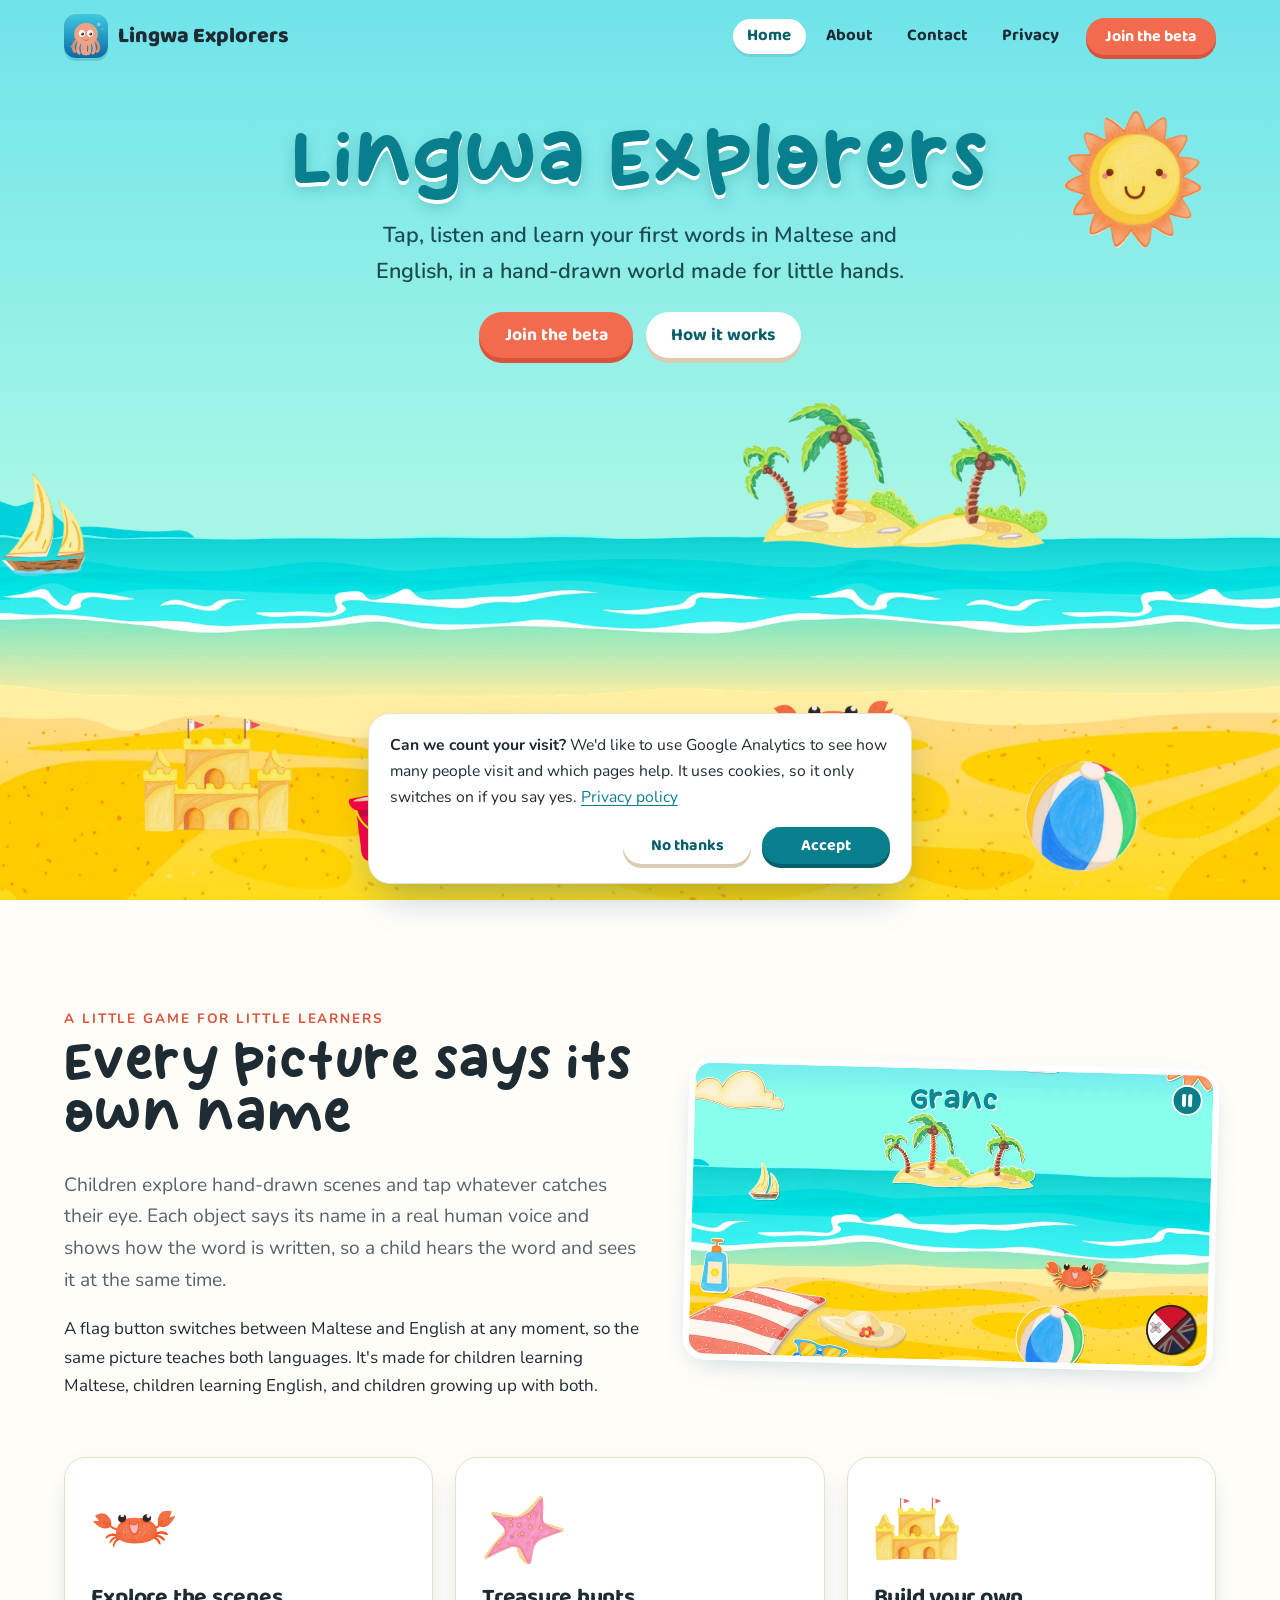
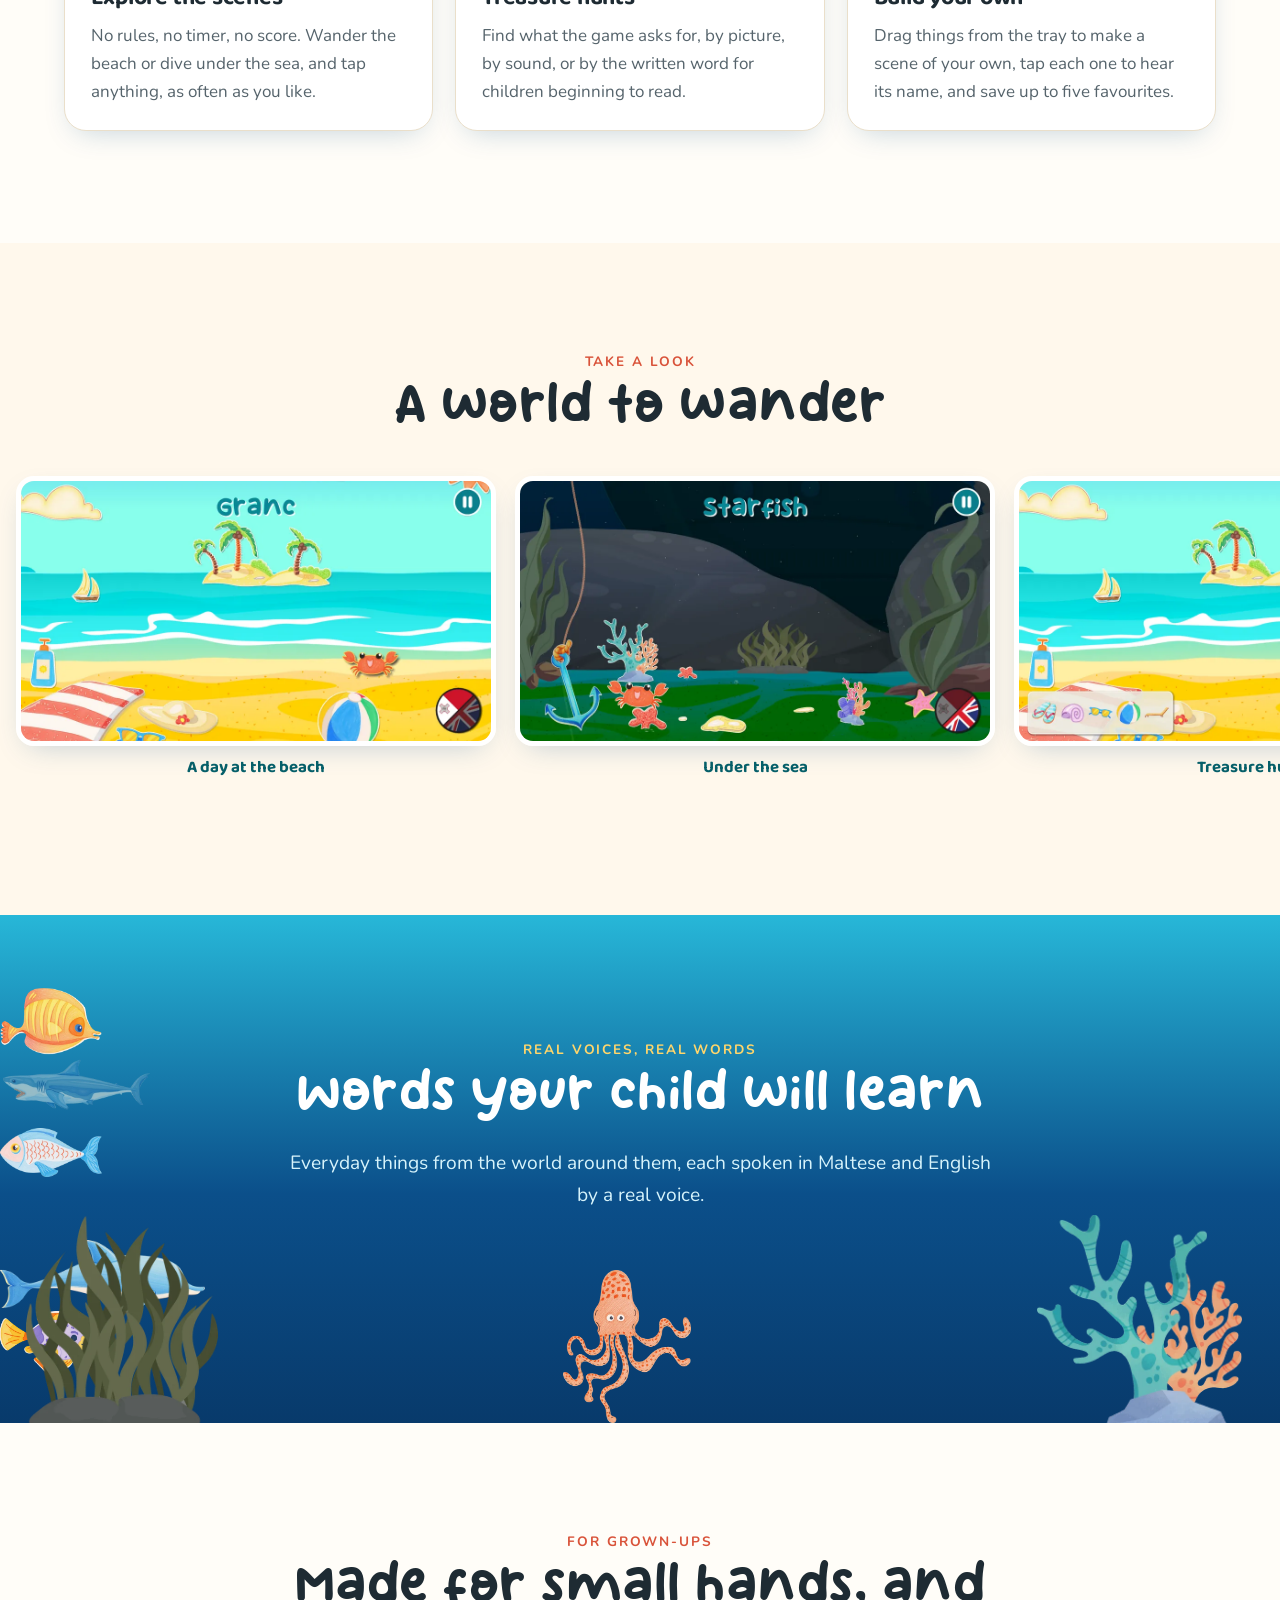
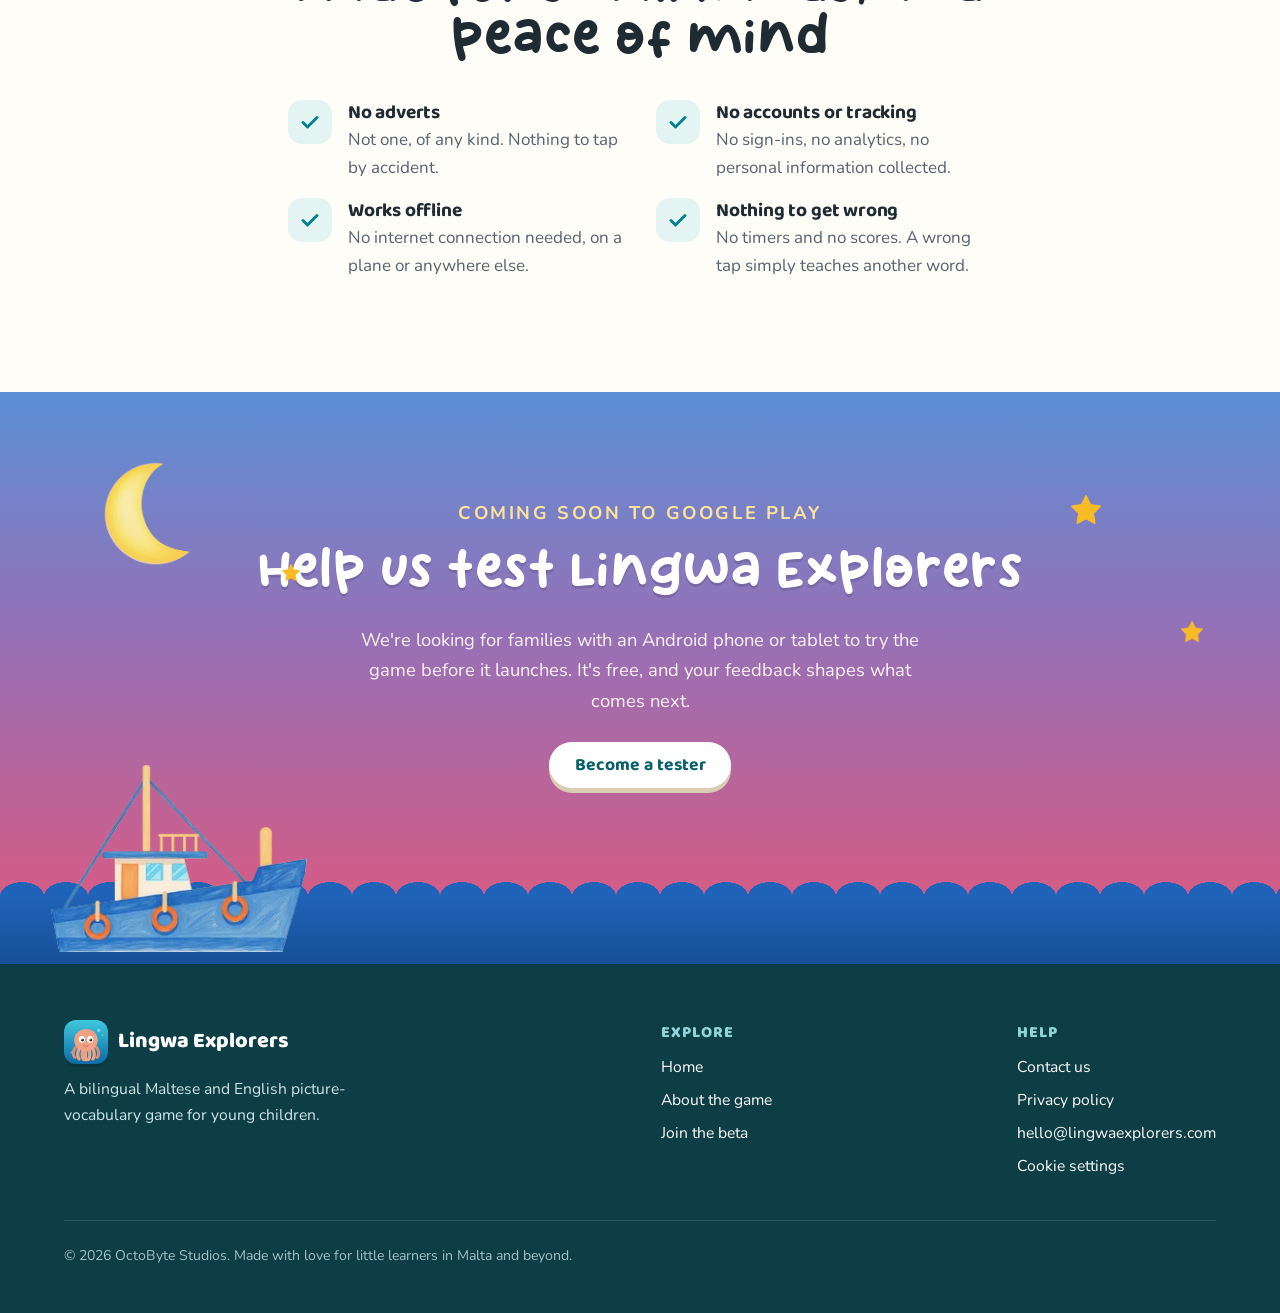
==== commit a1a47154: "SEO: sitemap, robots.txt, favicon, JSON-LD, better titles, caching - sitemap.xml and robots.txt (poi" ====
--- a/index.html
+++ b/index.html
@@ -3,22 +3,36 @@
 <head>
 <meta charset="utf-8">
 <meta name="viewport" content="width=device-width, initial-scale=1">
-<title>Lingwa Explorers</title>
-<meta name="description" content="Tap, listen and learn your first words in Maltese and English. A gentle picture-vocabulary game for young children, with no adverts and no tracking.">
+<title>Lingwa Explorers — Learn Maltese and English words for kids</title>
+<meta name="description" content="A gentle picture-vocabulary game that teaches young children their first words in Maltese and English, spoken by real voices. Ad-free and works offline.">
 <meta name="theme-color" content="#6fe3ea">
 <link rel="canonical" href="https://lingwaexplorers.com/">
+<meta property="og:url" content="https://lingwaexplorers.com/">
 <meta property="og:type" content="website">
 <meta property="og:site_name" content="Lingwa Explorers">
-<meta property="og:title" content="Lingwa Explorers">
-<meta property="og:description" content="Tap, listen and learn your first words in Maltese and English. A gentle picture-vocabulary game for young children, with no adverts and no tracking.">
-<meta property="og:url" content="https://lingwaexplorers.com/">
+<meta property="og:locale" content="en_GB">
+<meta property="og:title" content="Lingwa Explorers — Learn Maltese and English words for kids">
+<meta property="og:description" content="A gentle picture-vocabulary game that teaches young children their first words in Maltese and English, spoken by real voices. Ad-free and works offline.">
 <meta property="og:image" content="https://lingwaexplorers.com/assets/og.jpg">
+<meta property="og:image:width" content="1200">
+<meta property="og:image:height" content="630">
+<meta property="og:image:alt" content="The beach scene in Lingwa Explorers, with a crab, a beach ball and an island">
 <meta name="twitter:card" content="summary_large_image">
-<link rel="icon" type="image/png" sizes="32x32" href="assets/favicon-32.png">
+<link rel="icon" href="/favicon.ico" sizes="48x48">
+<link rel="icon" type="image/png" sizes="192x192" href="assets/icon-192.png">
 <link rel="apple-touch-icon" href="assets/apple-touch-icon.png">
-<link rel="preload" href="assets/fonts/baloo2-latin.woff2" as="font" type="font/woff2" crossorigin>
+<link rel="preload" href="assets/fonts/request-coffee.woff2" as="font" type="font/woff2" crossorigin>
 <link rel="stylesheet" href="assets/site.css">
 <script src="assets/site.js" defer></script>
+<script type="application/ld+json">
+{"@context": "https://schema.org", "@graph": [
+  {"@type": "Organization", "@id": "https://lingwaexplorers.com/#org", "name": "OctoByte Studios",
+   "url": "https://lingwaexplorers.com/", "logo": "https://lingwaexplorers.com/assets/icon-192.png",
+   "email": "hello@lingwaexplorers.com"},
+  {"@type": "WebSite", "@id": "https://lingwaexplorers.com/#website", "name": "Lingwa Explorers",
+   "url": "https://lingwaexplorers.com/", "inLanguage": "en", "publisher": {"@id": "https://lingwaexplorers.com/#org"}}
+]}
+</script>
 </head>
 <body>
 <a class="skip" href="#main">Skip to content</a>
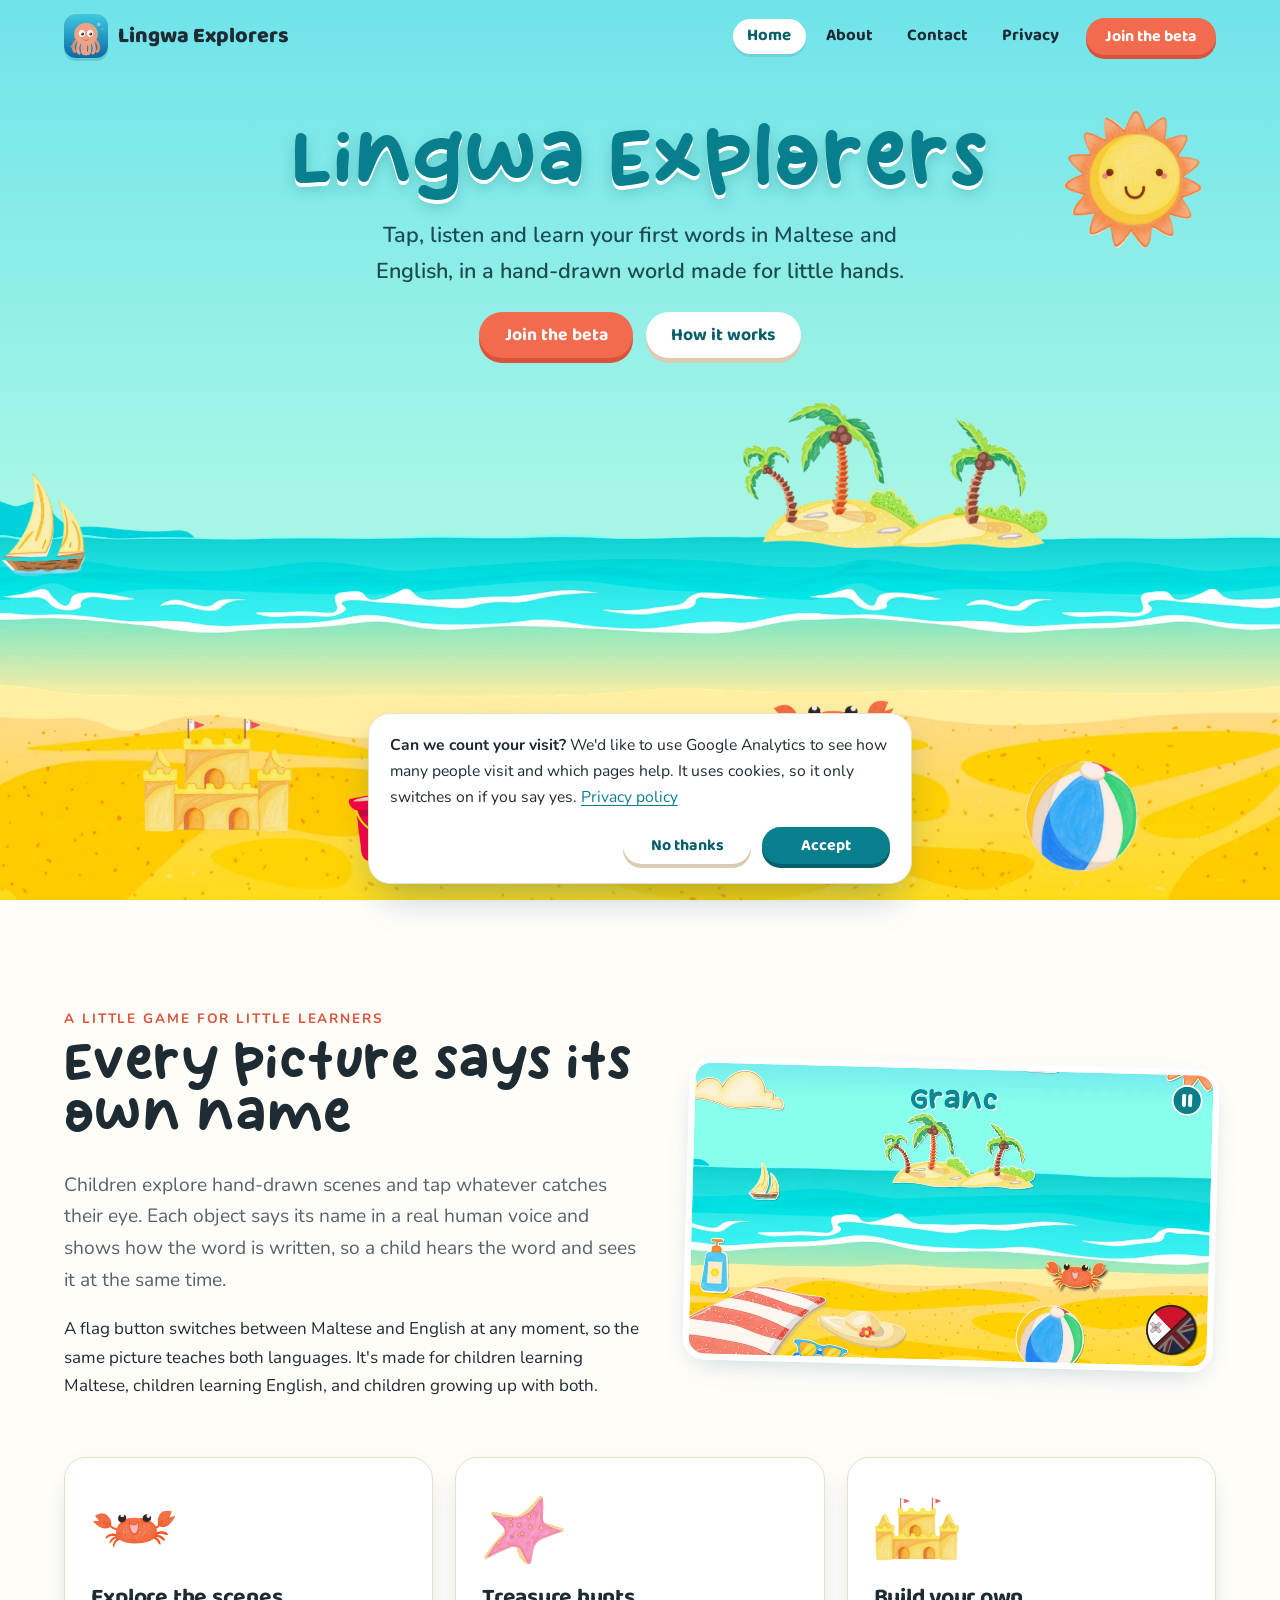
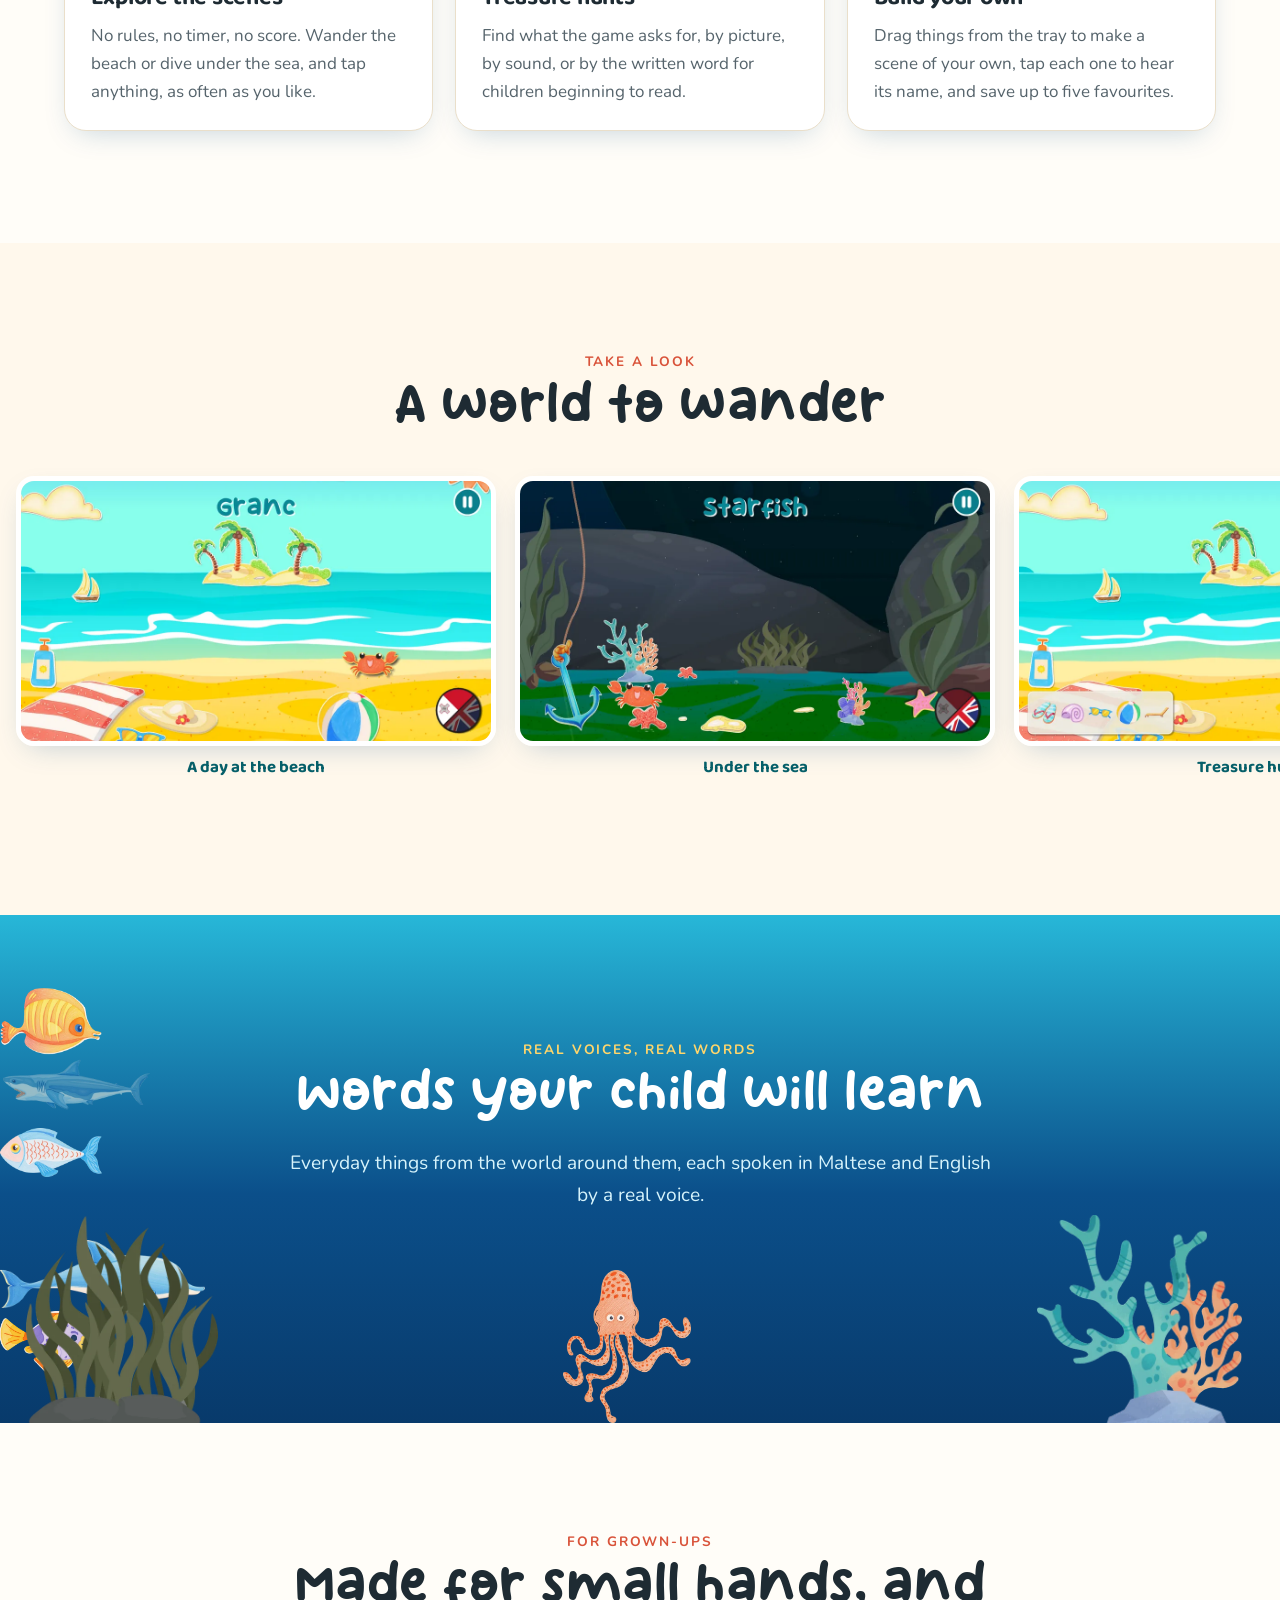
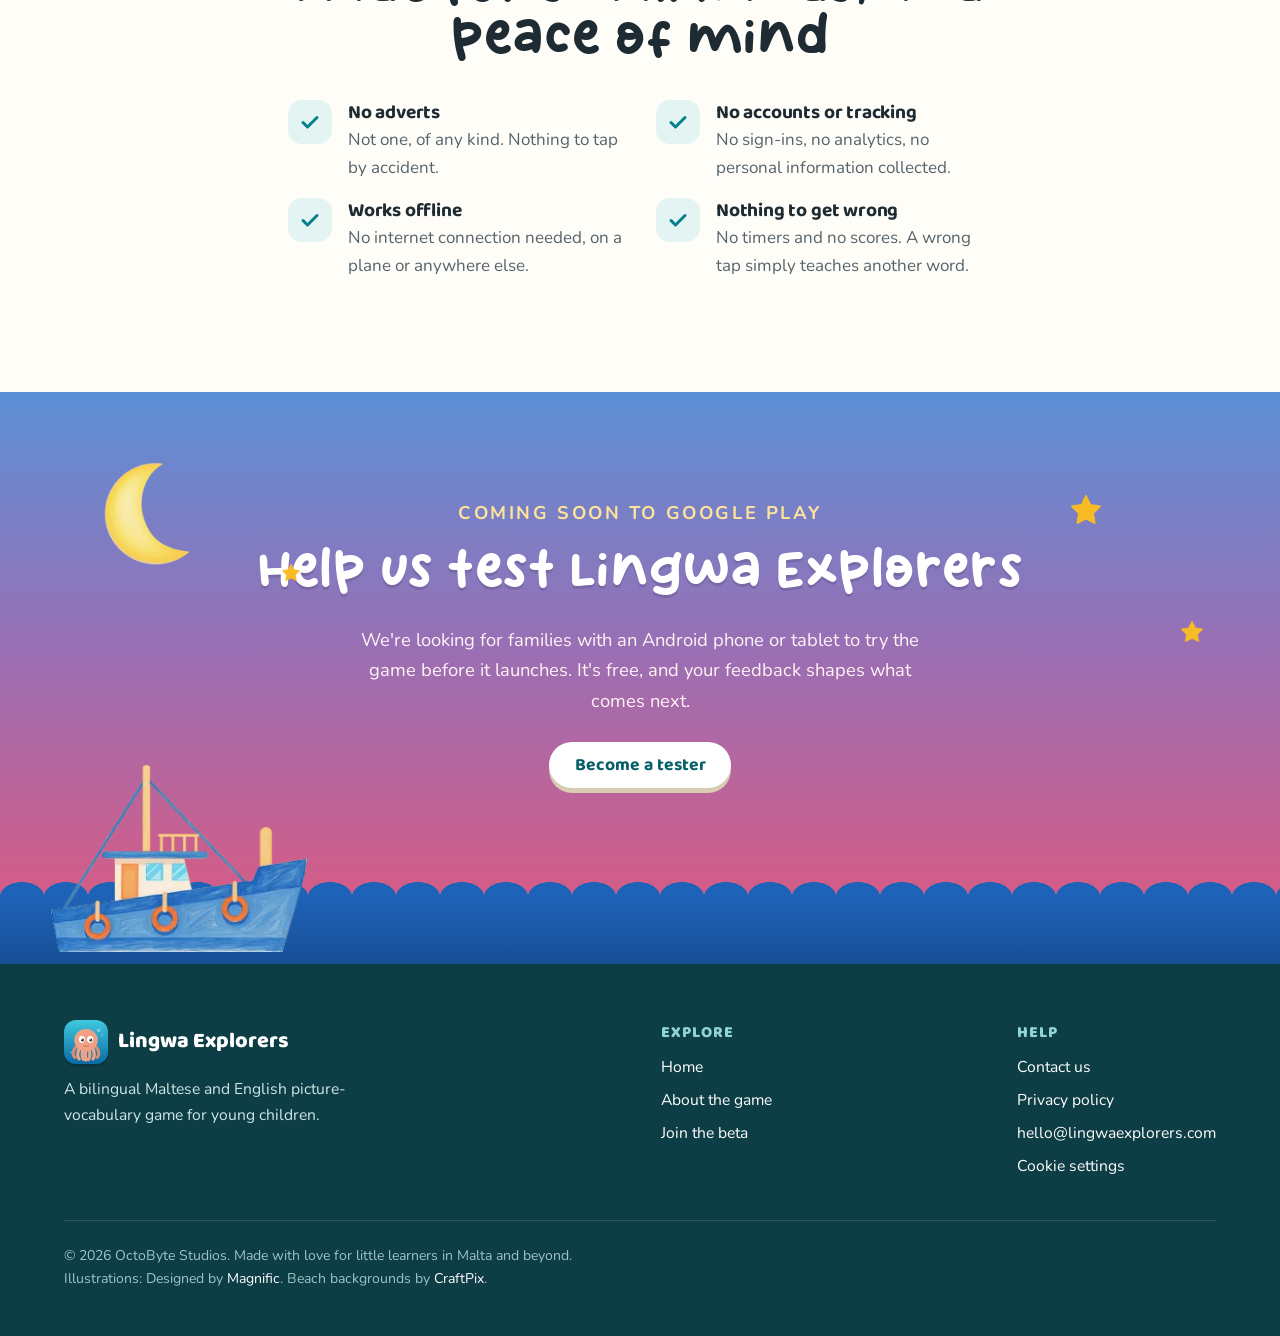
==== commit e6484244: "Attribution: Designed by Magnific in the footer and on About Freepik is now Magnific, whose free lic" ====
--- a/index.html
+++ b/index.html
@@ -195,7 +195,8 @@
         </ul>
       </div>
     </div>
-    <p class="legal">© <span id="year">2026</span> OctoByte Studios. Made with love for little learners in Malta and beyond.</p>
+    <p class="legal">© <span id="year">2026</span> OctoByte Studios. Made with love for little learners in Malta and beyond.<br>
+    Illustrations: Designed by <a href="https://www.magnific.com">Magnific</a>. Beach backgrounds by <a href="https://craftpix.net">CraftPix</a>.</p>
   </div>
 </footer>
 </body>
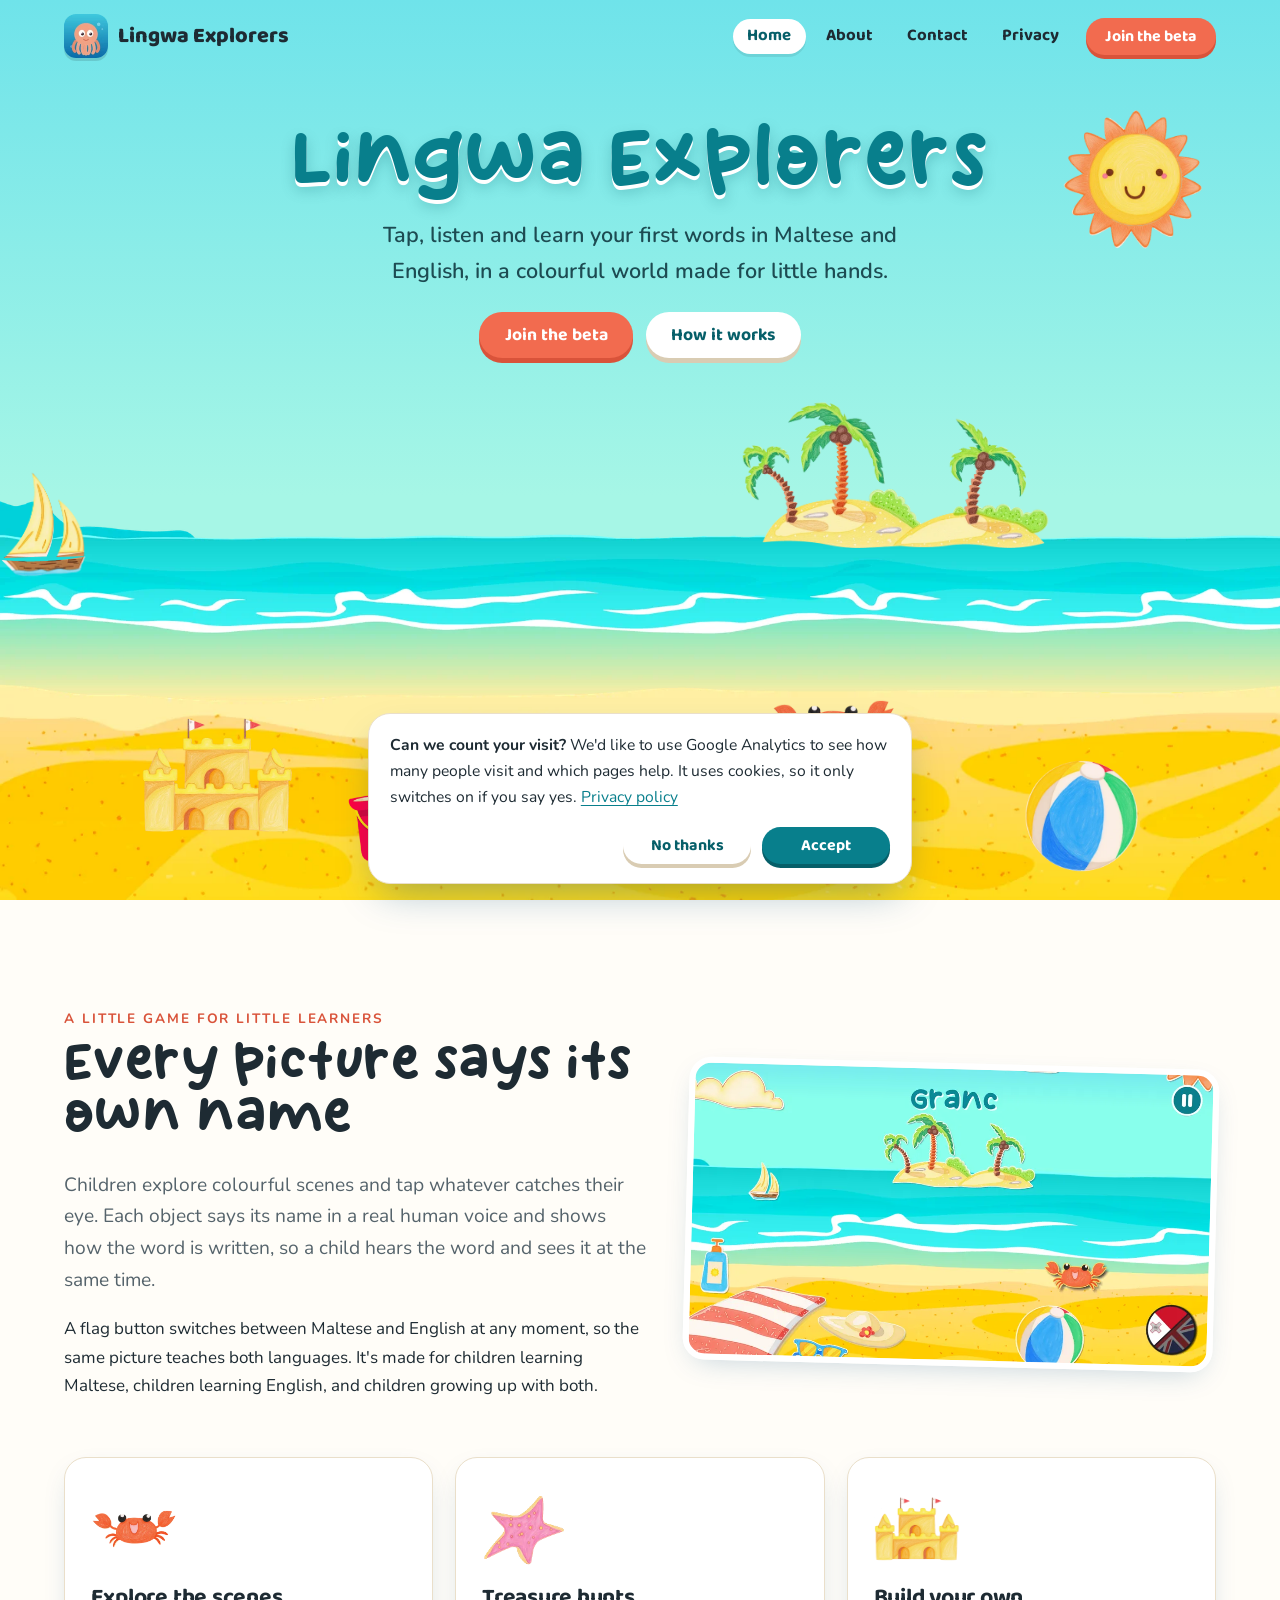
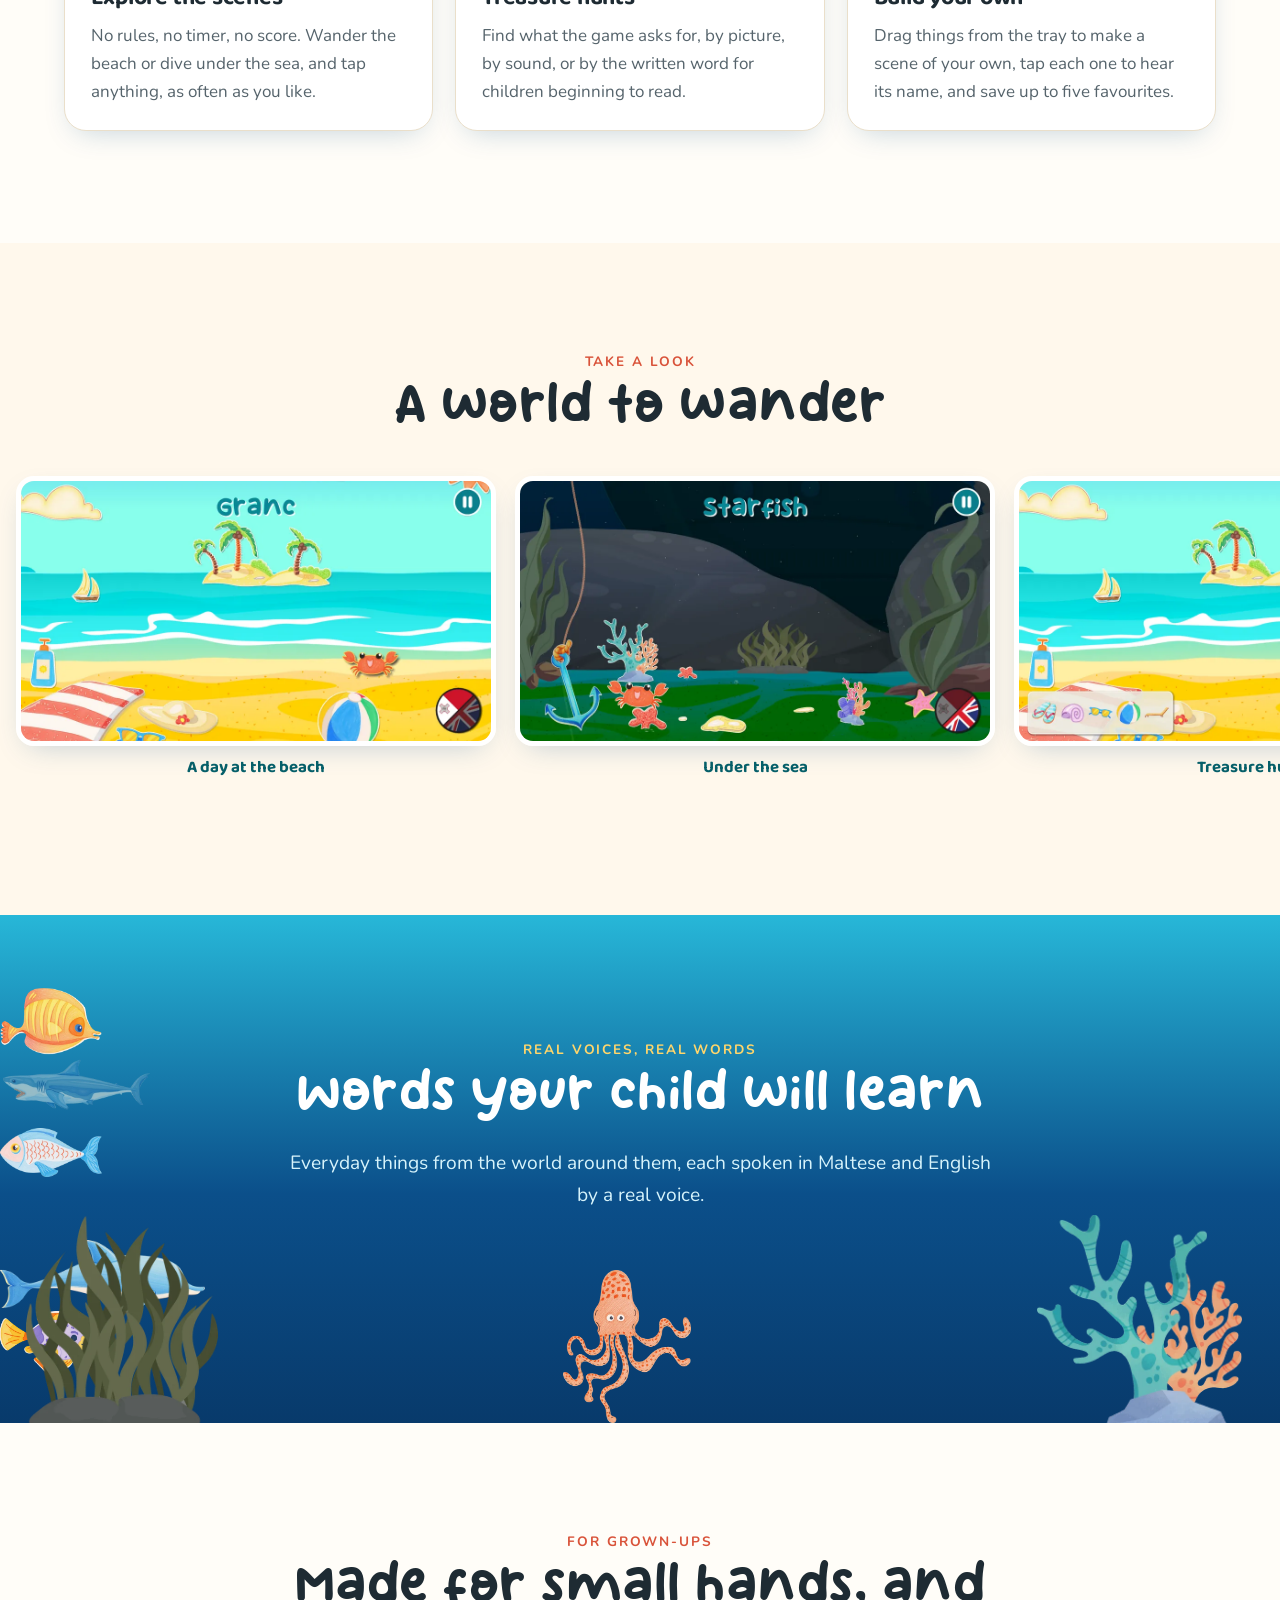
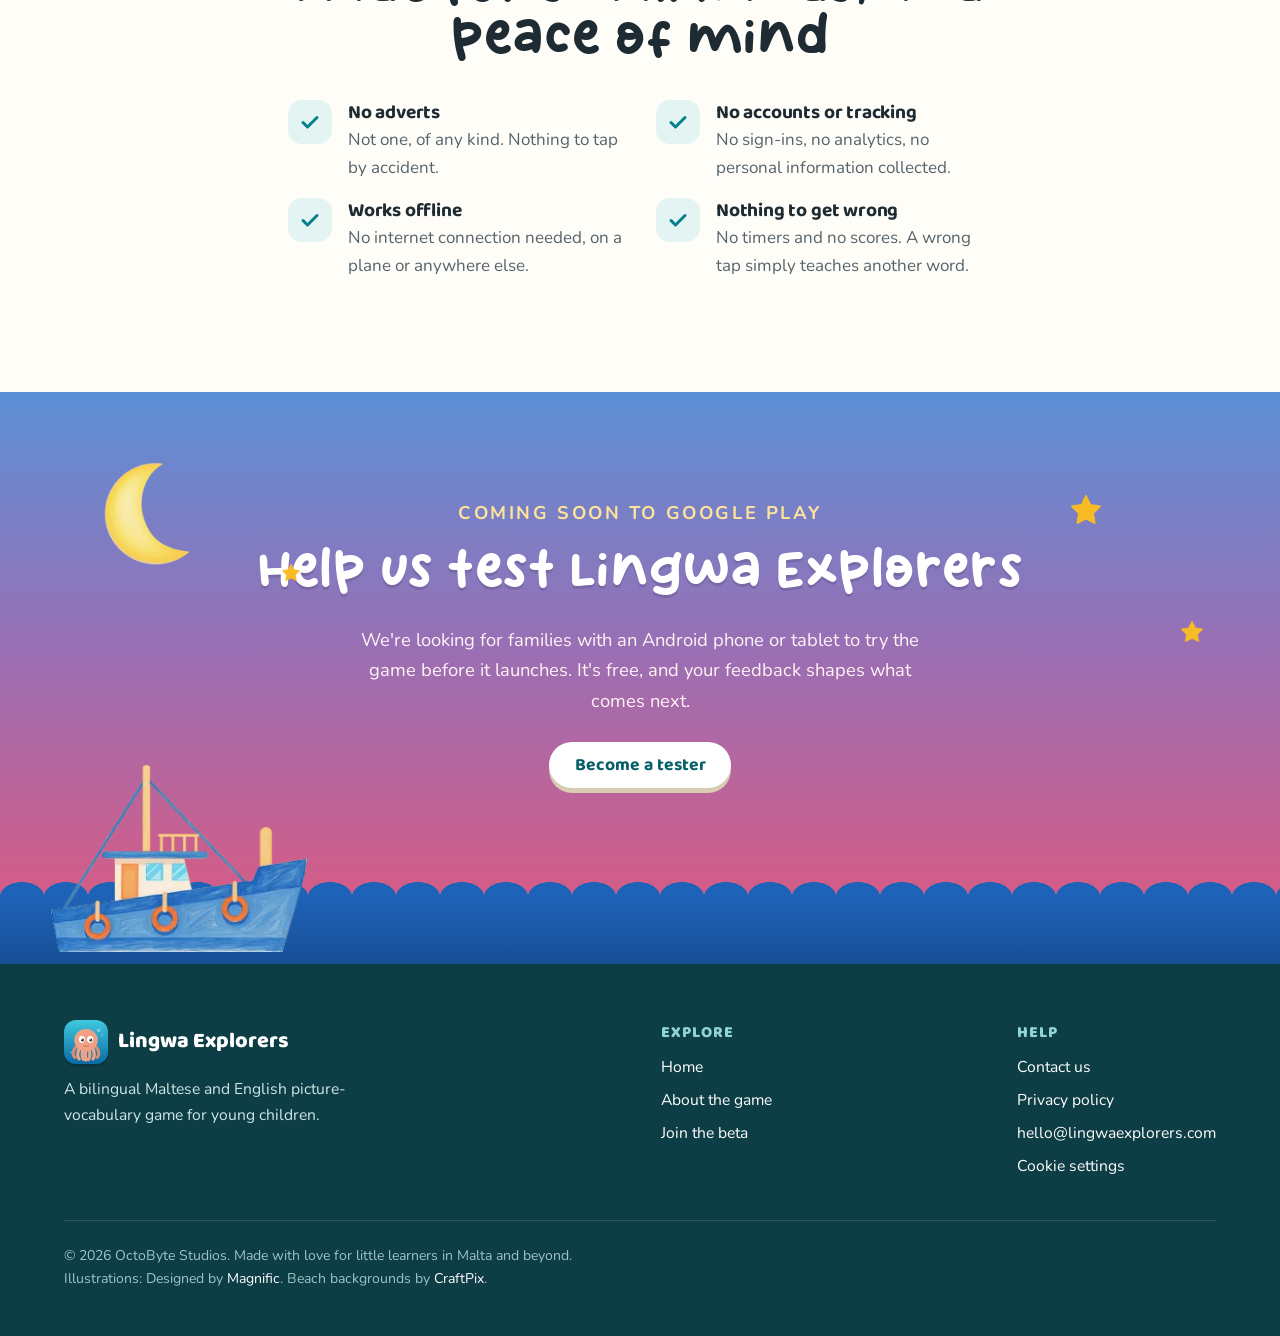
==== commit 30b8bfd7: "Home: colourful scenes, not hand-drawn The art is not hand-drawn, so the hero line and the intro no " ====
--- a/index.html
+++ b/index.html
@@ -70,7 +70,7 @@
 
   <div class="hero-copy">
     <h1>Lingwa Explorers</h1>
-    <p>Tap, listen and learn your first words in Maltese and English, in a hand-drawn world made for little hands.</p>
+    <p>Tap, listen and learn your first words in Maltese and English, in a colourful world made for little hands.</p>
     <div class="hero-ctas">
       <a class="btn coral" href="contact/?topic=beta">Join the beta</a>
       <a class="btn light" href="#how">How it works</a>
@@ -84,7 +84,7 @@
     <div>
       <p class="eyebrow">A little game for little learners</p>
       <h2>Every picture says its own name</h2>
-      <p class="lead">Children explore hand-drawn scenes and tap whatever catches their eye. Each object says its name in a real human voice and shows how the word is written, so a child hears the word and sees it at the same time.</p>
+      <p class="lead">Children explore colourful scenes and tap whatever catches their eye. Each object says its name in a real human voice and shows how the word is written, so a child hears the word and sees it at the same time.</p>
       <p>A flag button switches between Maltese and English at any moment, so the same picture teaches both languages. It's made for children learning Maltese, children learning English, and children growing up with both.</p>
     </div>
     <img class="shot" src="assets/shots/explore_beach.webp" alt="The beach scene in Lingwa Explorers, with the word Granċ shown above a crab" width="1024" height="576" loading="lazy">
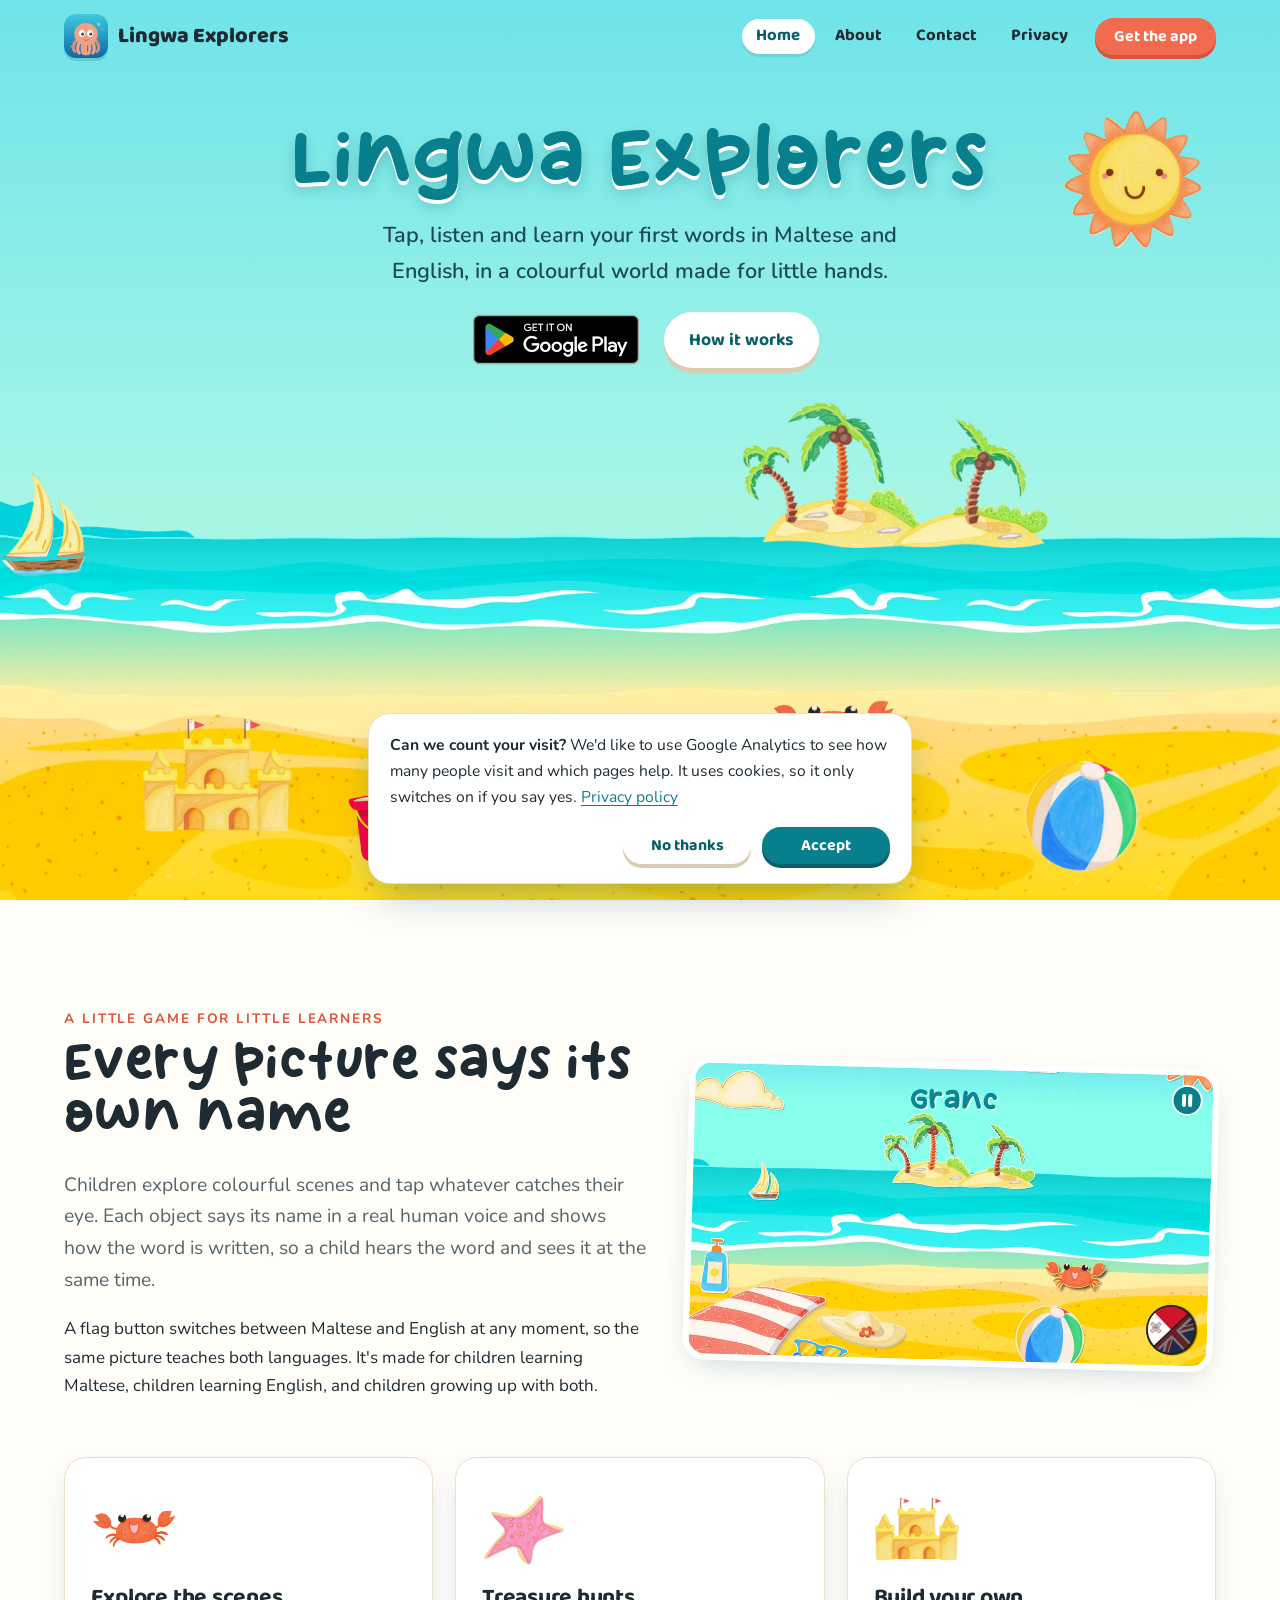
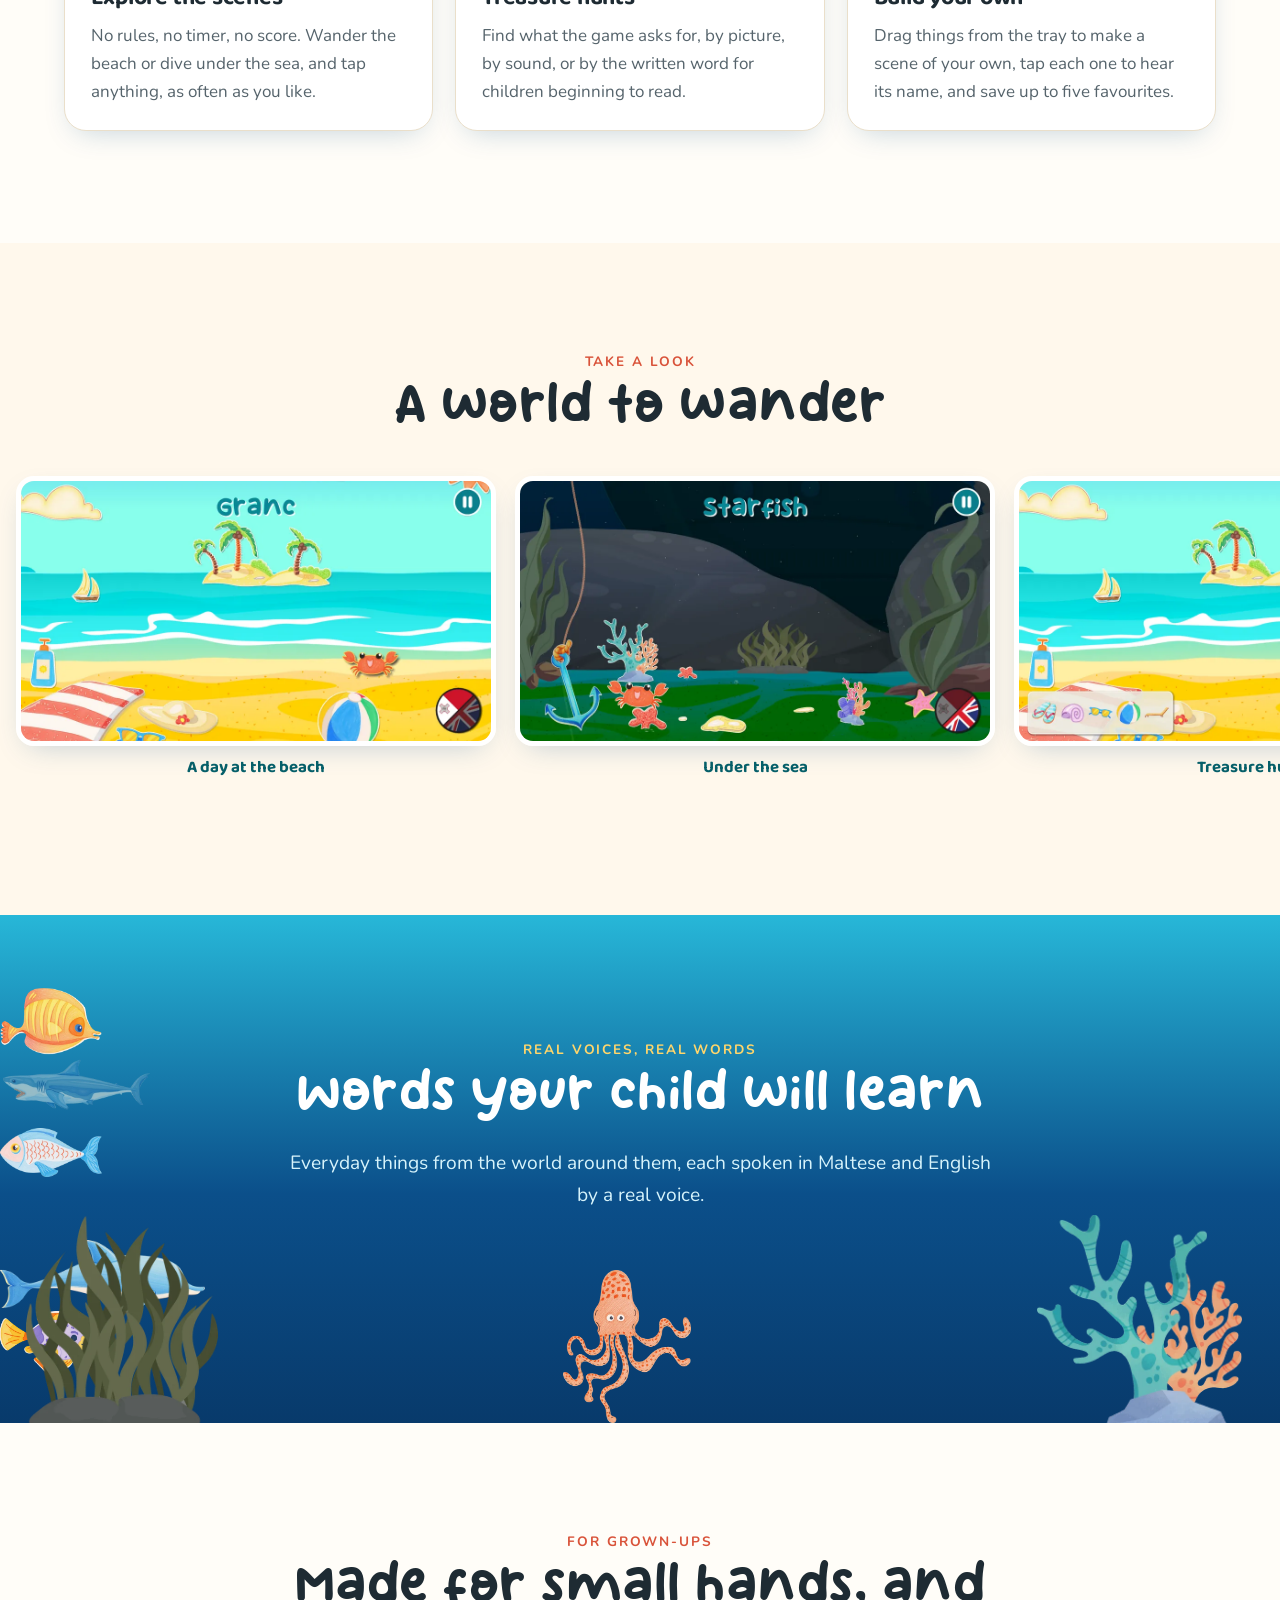
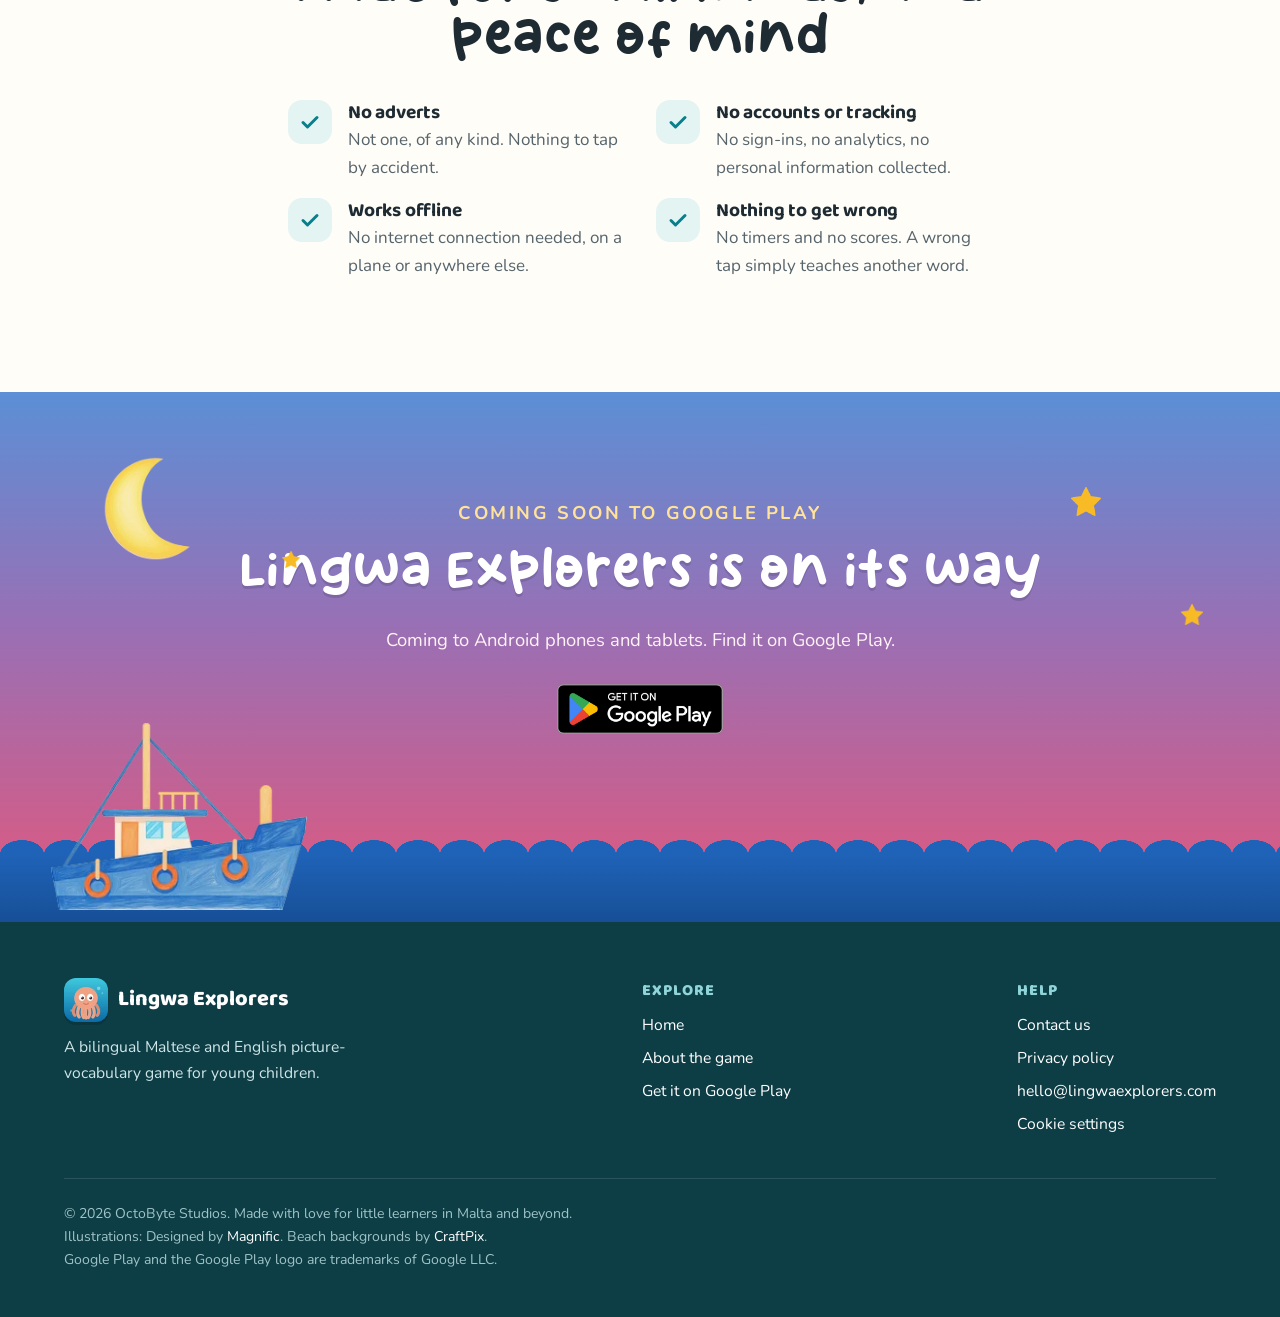
==== commit 89e35a96: "Google Play link in place of beta sign-ups The closed test has its testers, so the site stops recrui" ====
--- a/index.html
+++ b/index.html
@@ -45,7 +45,7 @@
       <li><a href="about/">About</a></li>
       <li><a href="contact/">Contact</a></li>
       <li><a href="privacy/">Privacy</a></li>
-      <li><a class="btn coral small" href="contact/?topic=beta">Join the beta</a></li>
+      <li><a class="btn coral small" href="https://play.google.com/store/apps/details?id=com.lingwaexplorers.app">Get the app</a></li>
     </ul>
   </nav>
 </header>
@@ -72,7 +72,7 @@
     <h1>Lingwa Explorers</h1>
     <p>Tap, listen and learn your first words in Maltese and English, in a colourful world made for little hands.</p>
     <div class="hero-ctas">
-      <a class="btn coral" href="contact/?topic=beta">Join the beta</a>
+      <a class="play-badge" href="https://play.google.com/store/apps/details?id=com.lingwaexplorers.app"><img src="assets/img/google-play-badge.png" alt="Get it on Google Play" width="646" height="250"></a>
       <a class="btn light" href="#how">How it works</a>
     </div>
   </div>
@@ -157,7 +157,7 @@
   </div>
 </section>
 
-<section class="sunset" aria-label="Join the beta">
+<section class="sunset" aria-label="Get the app">
   <img class="sprite moon" src="assets/img/moon.webp" alt="">
   <img class="sprite twinkle" src="assets/img/star.webp" alt="" style="top:18%;right:14%">
   <img class="sprite twinkle" src="assets/img/star.webp" alt="" style="top:40%;right:6%;width:22px;animation-delay:-1s">
@@ -165,9 +165,9 @@
   <img class="sprite boat" src="assets/img/fishing-boat.webp" alt="">
   <div class="waves"></div>
   <p class="eyebrow" style="color:#ffe39a">Coming soon to Google Play</p>
-  <h2>Help us test Lingwa Explorers</h2>
-  <p>We're looking for families with an Android phone or tablet to try the game before it launches. It's free, and your feedback shapes what comes next.</p>
-  <a class="btn light" href="contact/?topic=beta">Become a tester</a>
+  <h2>Lingwa Explorers is on its way</h2>
+  <p>Coming to Android phones and tablets. Find it on Google Play.</p>
+  <a class="play-badge" href="https://play.google.com/store/apps/details?id=com.lingwaexplorers.app"><img src="assets/img/google-play-badge.png" alt="Get it on Google Play" width="646" height="250"></a>
 </section>
 </main>
 <footer class="site-footer">
@@ -182,7 +182,7 @@
         <ul>
           <li><a href="">Home</a></li>
           <li><a href="about/">About the game</a></li>
-          <li><a href="contact/?topic=beta">Join the beta</a></li>
+          <li><a href="https://play.google.com/store/apps/details?id=com.lingwaexplorers.app">Get it on Google Play</a></li>
         </ul>
       </div>
       <div>
@@ -196,7 +196,8 @@
       </div>
     </div>
     <p class="legal">© <span id="year">2026</span> OctoByte Studios. Made with love for little learners in Malta and beyond.<br>
-    Illustrations: Designed by <a href="https://www.magnific.com">Magnific</a>. Beach backgrounds by <a href="https://craftpix.net">CraftPix</a>.</p>
+    Illustrations: Designed by <a href="https://www.magnific.com">Magnific</a>. Beach backgrounds by <a href="https://craftpix.net">CraftPix</a>.<br>
+    Google Play and the Google Play logo are trademarks of Google LLC.</p>
   </div>
 </footer>
 </body>
--- a/assets/site.css
+++ b/assets/site.css
@@ -268,8 +268,6 @@
 .topics label:has(input:checked) { border-color: var(--teal); background: var(--teal-soft); color: var(--teal-dark); }
 @media (max-width: 480px) { .topics { grid-template-columns: 1fr; } }
 .hp { position: absolute; left: -9999px; }
-.beta-only { display: none; }
-.form[data-topic="beta"] .beta-only { display: block; }
 .status { display: none; border-radius: 14px; padding: 1rem 1.1rem; margin-top: 1rem; font-weight: 600; }
 .status.ok { display: block; background: #e5f6ea; color: #1d6b37; }
 .status.err { display: block; background: #fde9e4; color: #9a3421; }
@@ -301,3 +299,9 @@
   .cloud, .sailboat-wrap, .under .swimmer, .bubble { display: none; }
   html { scroll-behavior: auto; }
 }
+
+/* The official Google Play badge. Google's artwork carries its own clear
+   space, so the image is larger than the visible badge; do not crop or
+   recolour it (Google's badge guidelines). */
+.play-badge { display: inline-block; line-height: 0; border-radius: 12px; }
+.play-badge img { height: 4.6rem; width: auto; margin: -.55rem 0; }
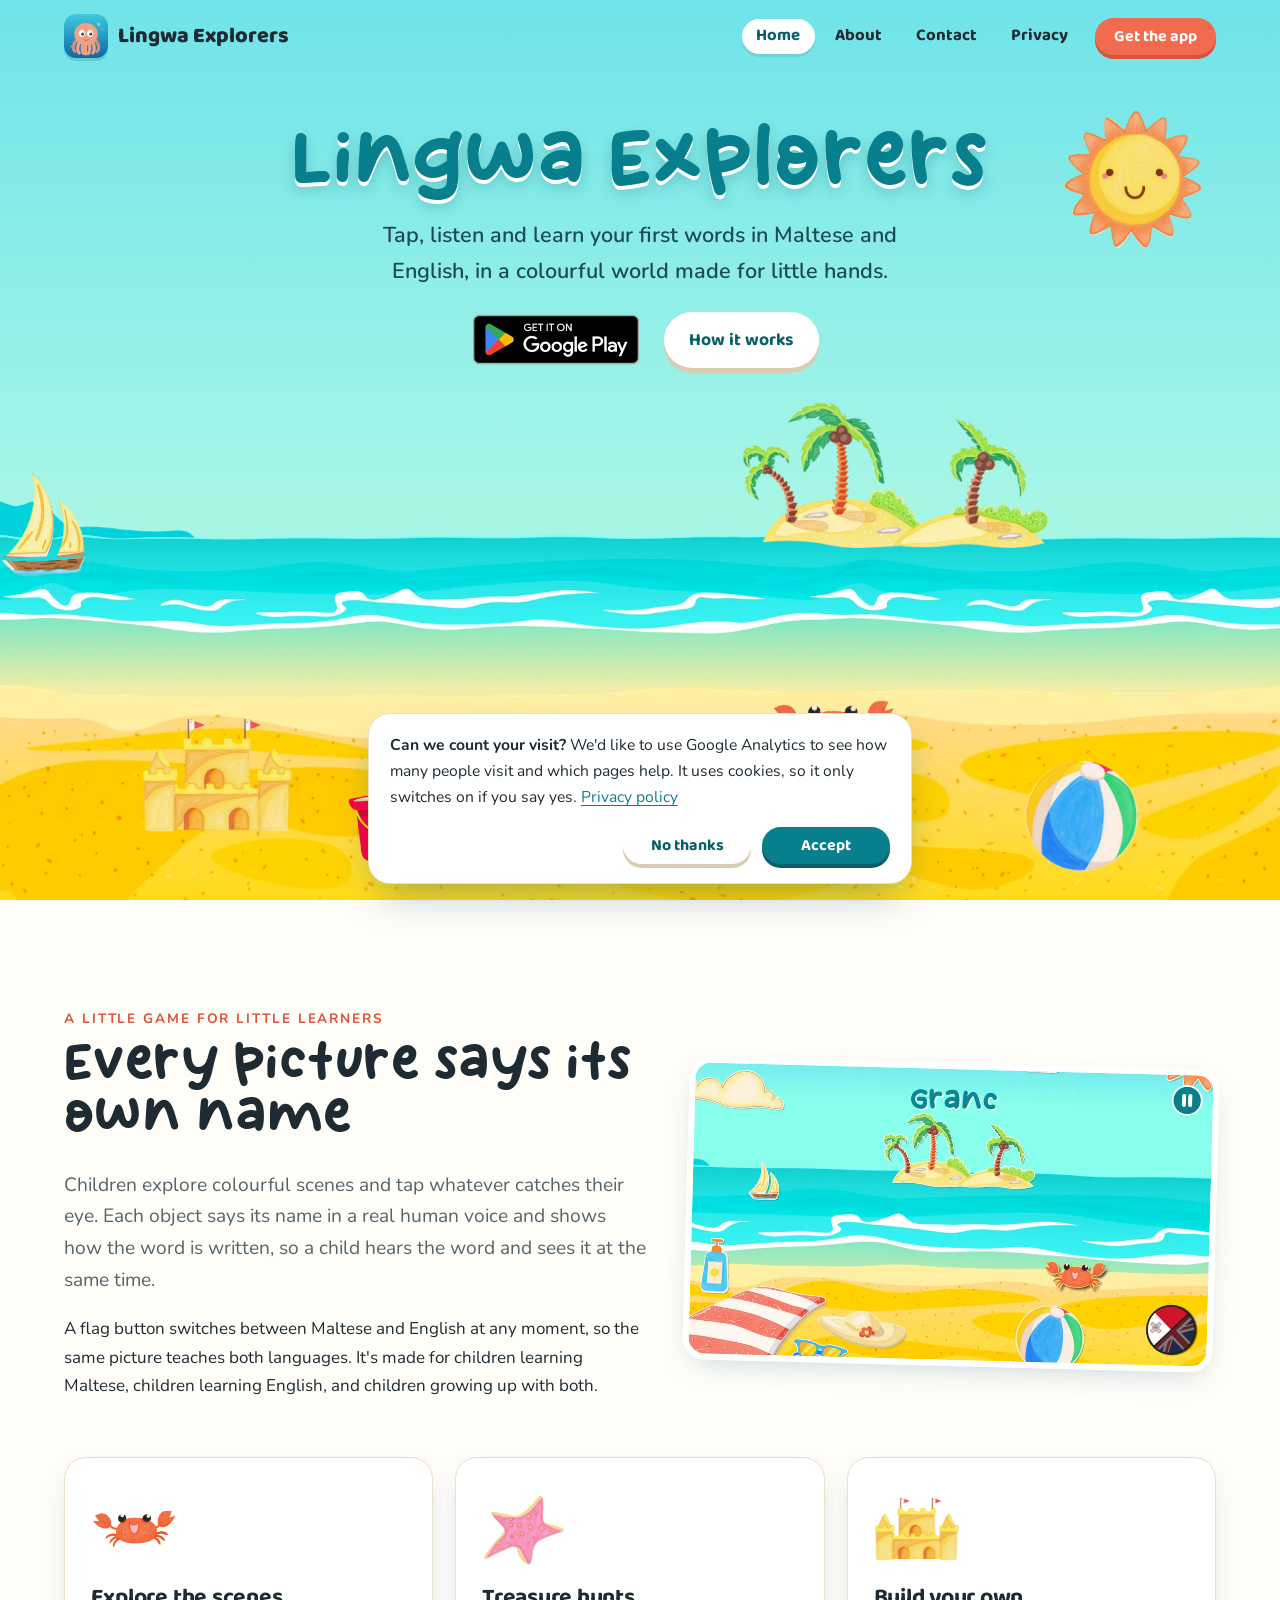
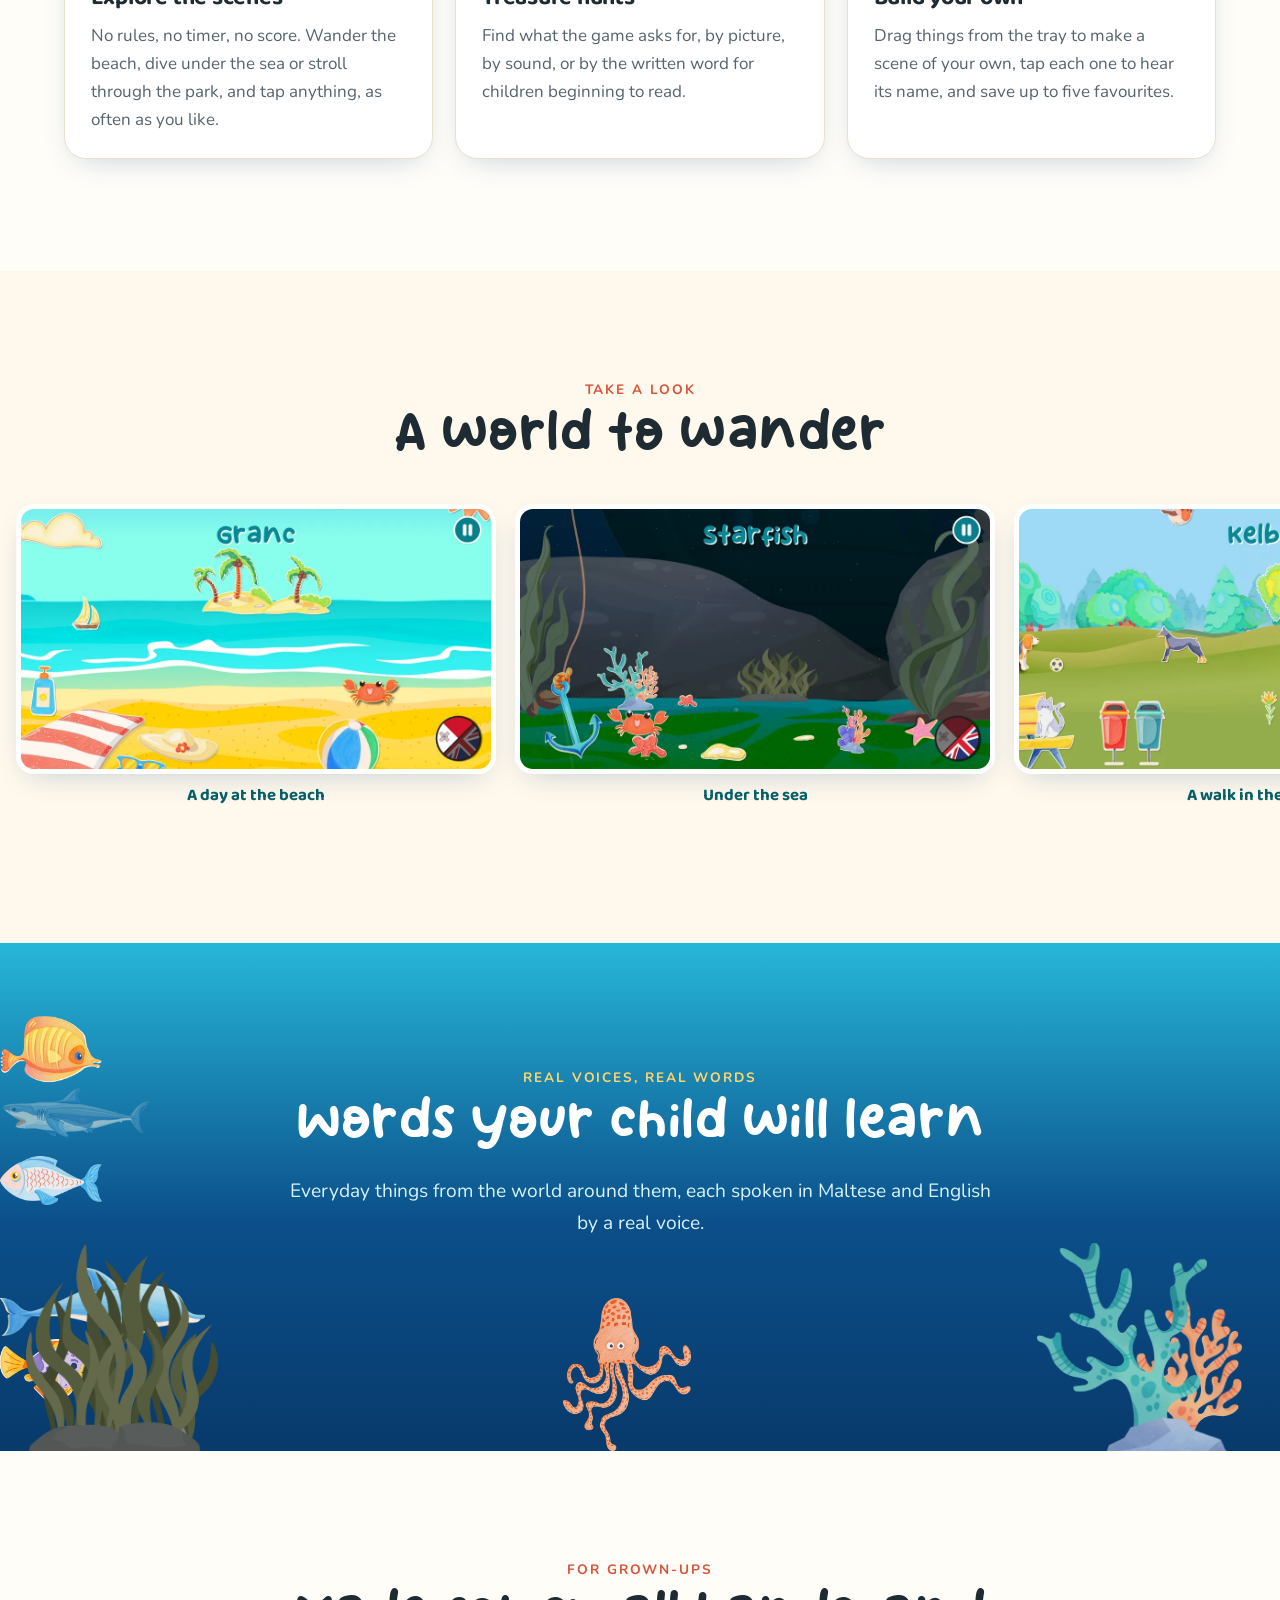
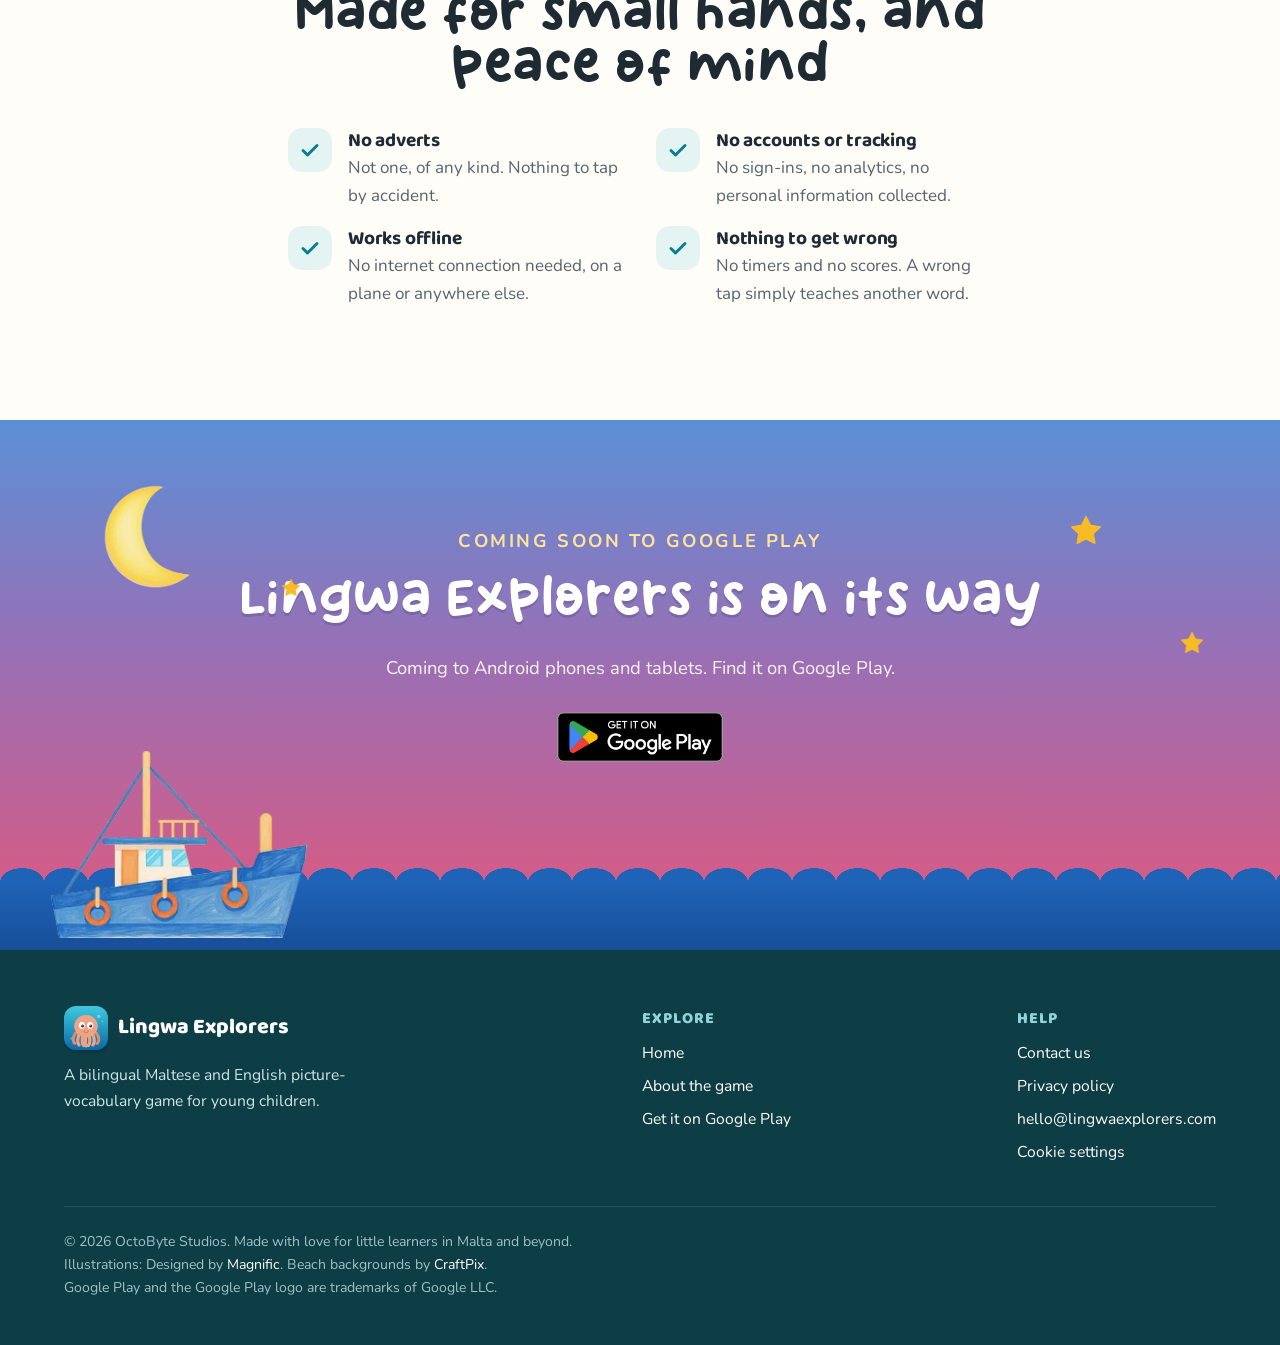
==== commit ad7caf3b: "Add the Park: gallery screenshot and scene mentions The park scene was missing from the site. The ho" ====
--- a/index.html
+++ b/index.html
@@ -94,7 +94,7 @@
     <article class="card">
       <img class="art" src="assets/img/crab.webp" alt="" loading="lazy">
       <h3>Explore the scenes</h3>
-      <p>No rules, no timer, no score. Wander the beach or dive under the sea, and tap anything, as often as you like.</p>
+      <p>No rules, no timer, no score. Wander the beach, dive under the sea or stroll through the park, and tap anything, as often as you like.</p>
     </article>
     <article class="card">
       <img class="art" src="assets/img/starfish.webp" alt="" loading="lazy">
@@ -117,6 +117,7 @@
   <div class="gallery" tabindex="0" aria-label="Screenshots, scroll sideways">
     <figure><img src="assets/shots/explore_beach.webp" alt="Exploring the beach scene" width="1024" height="576" loading="lazy"><figcaption>A day at the beach</figcaption></figure>
     <figure><img src="assets/shots/explore_underwater.webp" alt="Exploring under the sea" width="1024" height="576" loading="lazy"><figcaption>Under the sea</figcaption></figure>
+    <figure><img src="assets/shots/explore_park.webp" alt="Exploring the park, with the word Kelb shown above the dogs" width="1024" height="576" loading="lazy"><figcaption>A walk in the park</figcaption></figure>
     <figure><img src="assets/shots/treasure_hunt.webp" alt="A treasure hunt in progress" width="1024" height="576" loading="lazy"><figcaption>Treasure hunts</figcaption></figure>
     <figure><img src="assets/shots/build.webp" alt="Building a scene of your own" width="1024" height="576" loading="lazy"><figcaption>Build your own scene</figcaption></figure>
   </div>
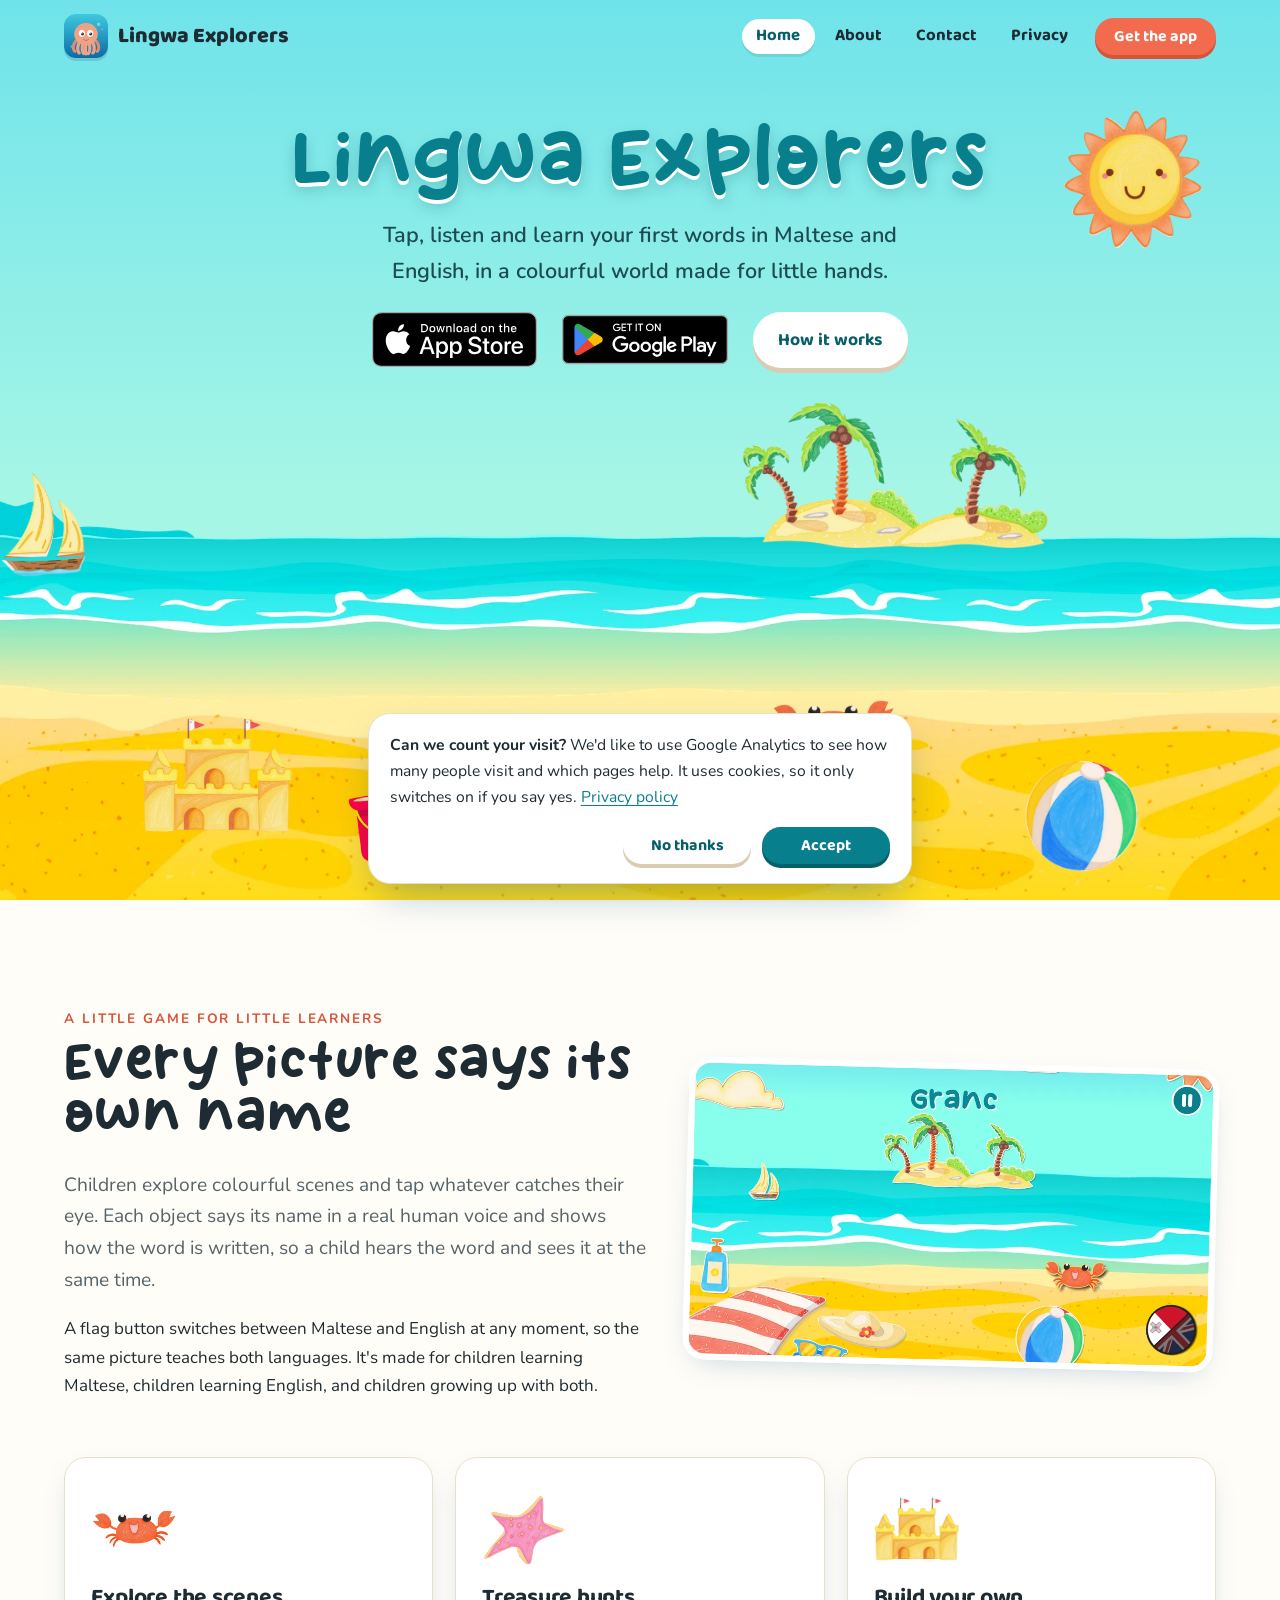
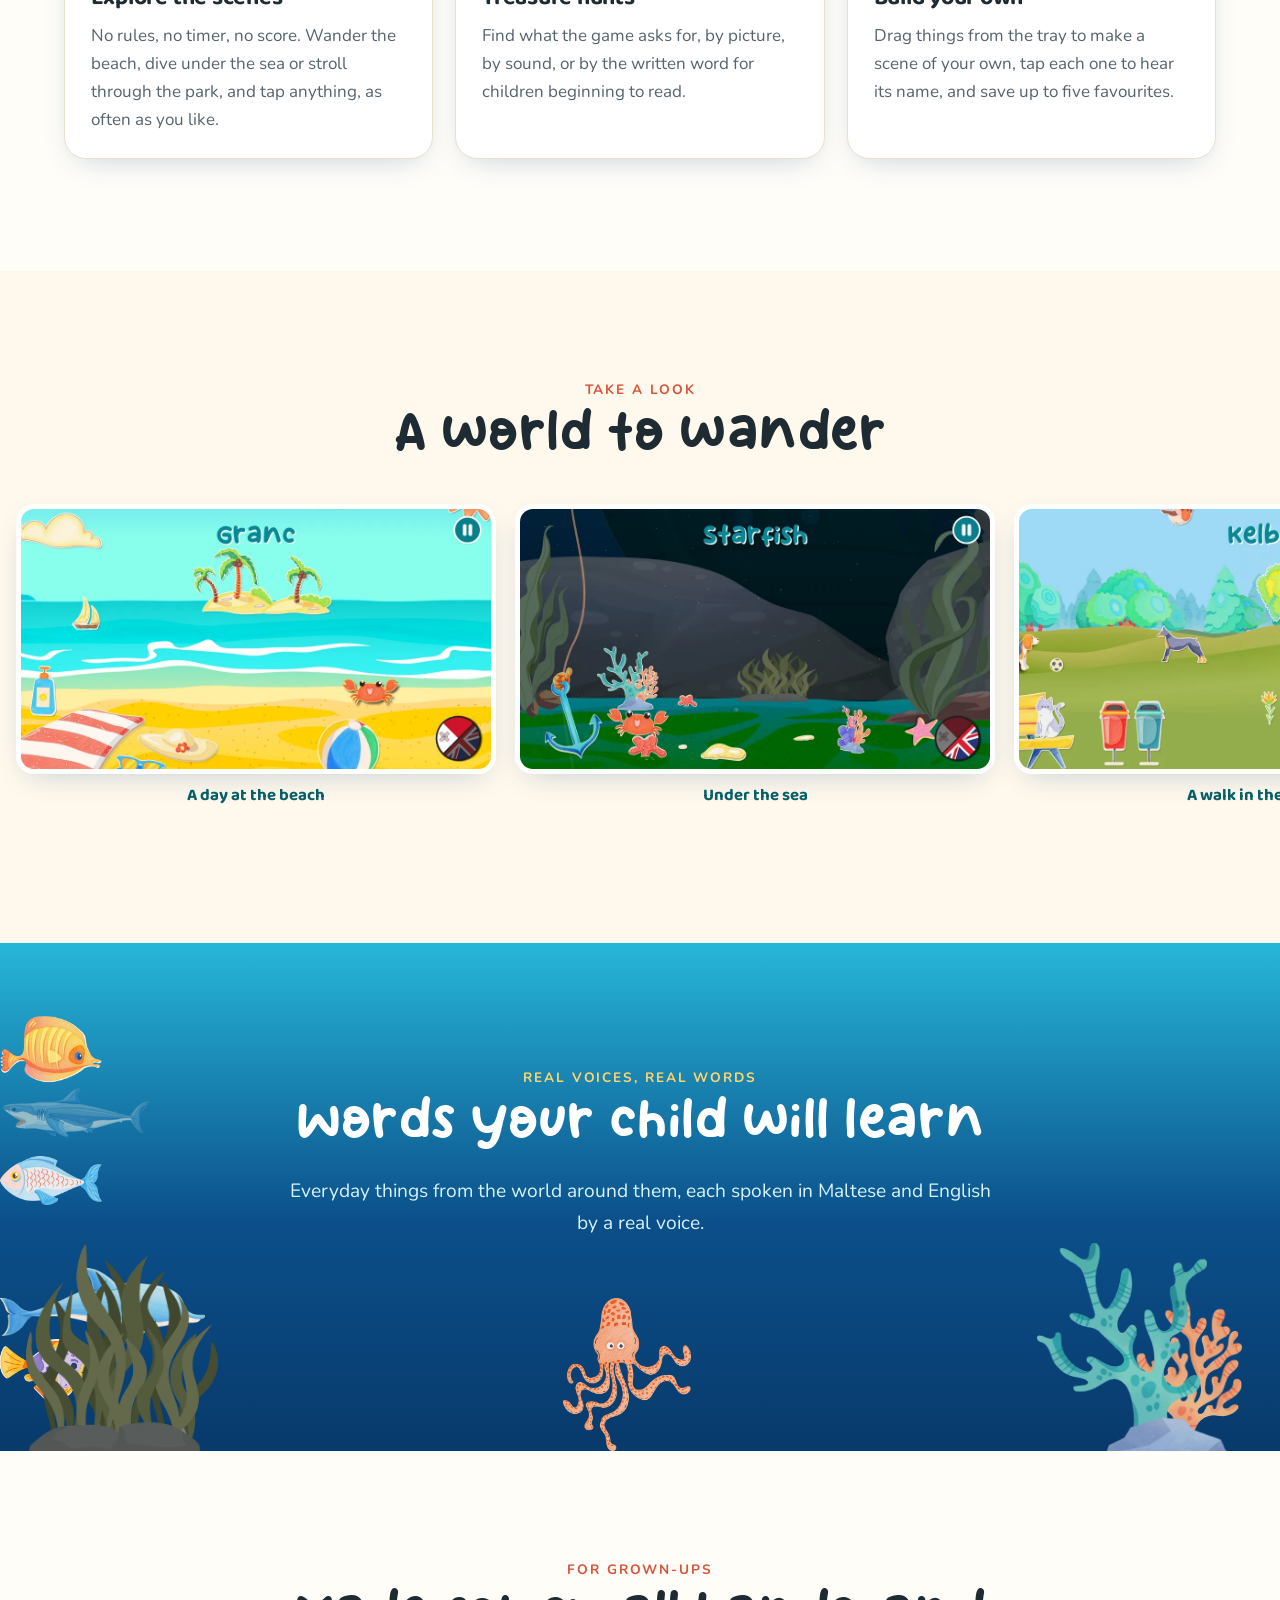
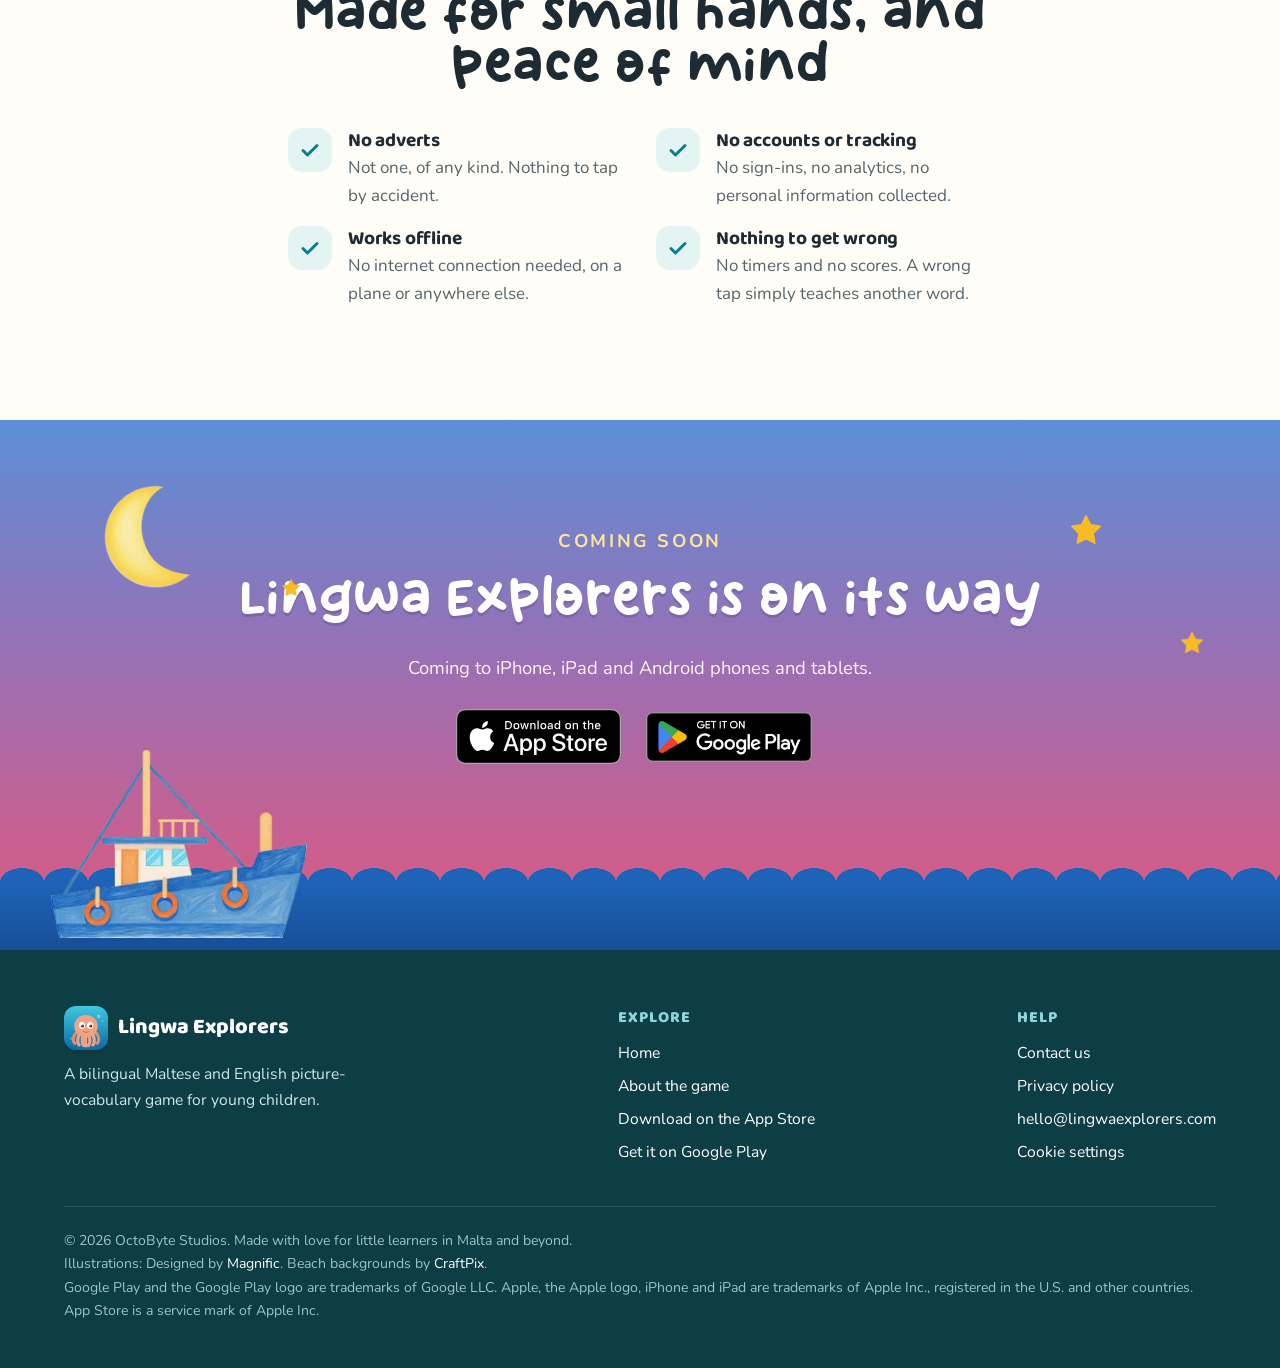
==== commit a2f9be36: "App Store badge and links beside Google Play; privacy policy for iOS Both official badges in the her" ====
--- a/index.html
+++ b/index.html
@@ -45,7 +45,7 @@
       <li><a href="about/">About</a></li>
       <li><a href="contact/">Contact</a></li>
       <li><a href="privacy/">Privacy</a></li>
-      <li><a class="btn coral small" href="https://play.google.com/store/apps/details?id=com.lingwaexplorers.app">Get the app</a></li>
+      <li><a class="btn coral small" href="#get-the-app">Get the app</a></li>
     </ul>
   </nav>
 </header>
@@ -72,7 +72,10 @@
     <h1>Lingwa Explorers</h1>
     <p>Tap, listen and learn your first words in Maltese and English, in a colourful world made for little hands.</p>
     <div class="hero-ctas">
-      <a class="play-badge" href="https://play.google.com/store/apps/details?id=com.lingwaexplorers.app"><img src="assets/img/google-play-badge.png" alt="Get it on Google Play" width="646" height="250"></a>
+      <div class="store-badges">
+    <a class="store-badge app-store" href="https://apps.apple.com/app/id6820138582"><img src="assets/img/app-store-badge.svg" alt="Download on the App Store" width="120" height="40"></a>
+    <a class="store-badge play-badge" href="https://play.google.com/store/apps/details?id=com.lingwaexplorers.app"><img src="assets/img/google-play-badge.png" alt="Get it on Google Play" width="646" height="250"></a>
+  </div>
       <a class="btn light" href="#how">How it works</a>
     </div>
   </div>
@@ -158,17 +161,20 @@
   </div>
 </section>
 
-<section class="sunset" aria-label="Get the app">
+<section class="sunset" id="get-the-app" aria-label="Get the app">
   <img class="sprite moon" src="assets/img/moon.webp" alt="">
   <img class="sprite twinkle" src="assets/img/star.webp" alt="" style="top:18%;right:14%">
   <img class="sprite twinkle" src="assets/img/star.webp" alt="" style="top:40%;right:6%;width:22px;animation-delay:-1s">
   <img class="sprite twinkle" src="assets/img/star.webp" alt="" style="top:30%;left:22%;width:18px;animation-delay:-2s">
   <img class="sprite boat" src="assets/img/fishing-boat.webp" alt="">
   <div class="waves"></div>
-  <p class="eyebrow" style="color:#ffe39a">Coming soon to Google Play</p>
+  <p class="eyebrow" style="color:#ffe39a">Coming soon</p>
   <h2>Lingwa Explorers is on its way</h2>
-  <p>Coming to Android phones and tablets. Find it on Google Play.</p>
-  <a class="play-badge" href="https://play.google.com/store/apps/details?id=com.lingwaexplorers.app"><img src="assets/img/google-play-badge.png" alt="Get it on Google Play" width="646" height="250"></a>
+  <p>Coming to iPhone, iPad and Android phones and tablets.</p>
+  <div class="store-badges">
+    <a class="store-badge app-store" href="https://apps.apple.com/app/id6820138582"><img src="assets/img/app-store-badge.svg" alt="Download on the App Store" width="120" height="40"></a>
+    <a class="store-badge play-badge" href="https://play.google.com/store/apps/details?id=com.lingwaexplorers.app"><img src="assets/img/google-play-badge.png" alt="Get it on Google Play" width="646" height="250"></a>
+  </div>
 </section>
 </main>
 <footer class="site-footer">
@@ -183,6 +189,7 @@
         <ul>
           <li><a href="">Home</a></li>
           <li><a href="about/">About the game</a></li>
+          <li><a href="https://apps.apple.com/app/id6820138582">Download on the App Store</a></li>
           <li><a href="https://play.google.com/store/apps/details?id=com.lingwaexplorers.app">Get it on Google Play</a></li>
         </ul>
       </div>
@@ -198,7 +205,7 @@
     </div>
     <p class="legal">© <span id="year">2026</span> OctoByte Studios. Made with love for little learners in Malta and beyond.<br>
     Illustrations: Designed by <a href="https://www.magnific.com">Magnific</a>. Beach backgrounds by <a href="https://craftpix.net">CraftPix</a>.<br>
-    Google Play and the Google Play logo are trademarks of Google LLC.</p>
+    Google Play and the Google Play logo are trademarks of Google LLC. Apple, the Apple logo, iPhone and iPad are trademarks of Apple Inc., registered in the U.S. and other countries. App Store is a service mark of Apple Inc.</p>
   </div>
 </footer>
 </body>
--- a/assets/site.css
+++ b/assets/site.css
@@ -303,5 +303,9 @@
 /* The official Google Play badge. Google's artwork carries its own clear
    space, so the image is larger than the visible badge; do not crop or
    recolour it (Google's badge guidelines). */
-.play-badge { display: inline-block; line-height: 0; border-radius: 12px; }
+.store-badges { display: inline-flex; gap: .8rem; align-items: center; justify-content: center; flex-wrap: wrap; }
+.store-badge { display: inline-block; line-height: 0; border-radius: 12px; }
 .play-badge img { height: 4.6rem; width: auto; margin: -.55rem 0; }
+/* Apple's badge has no built-in margin, unlike Google's; this height makes
+   the two visible badges the same size side by side. */
+.app-store img { height: 3.45rem; width: auto; }
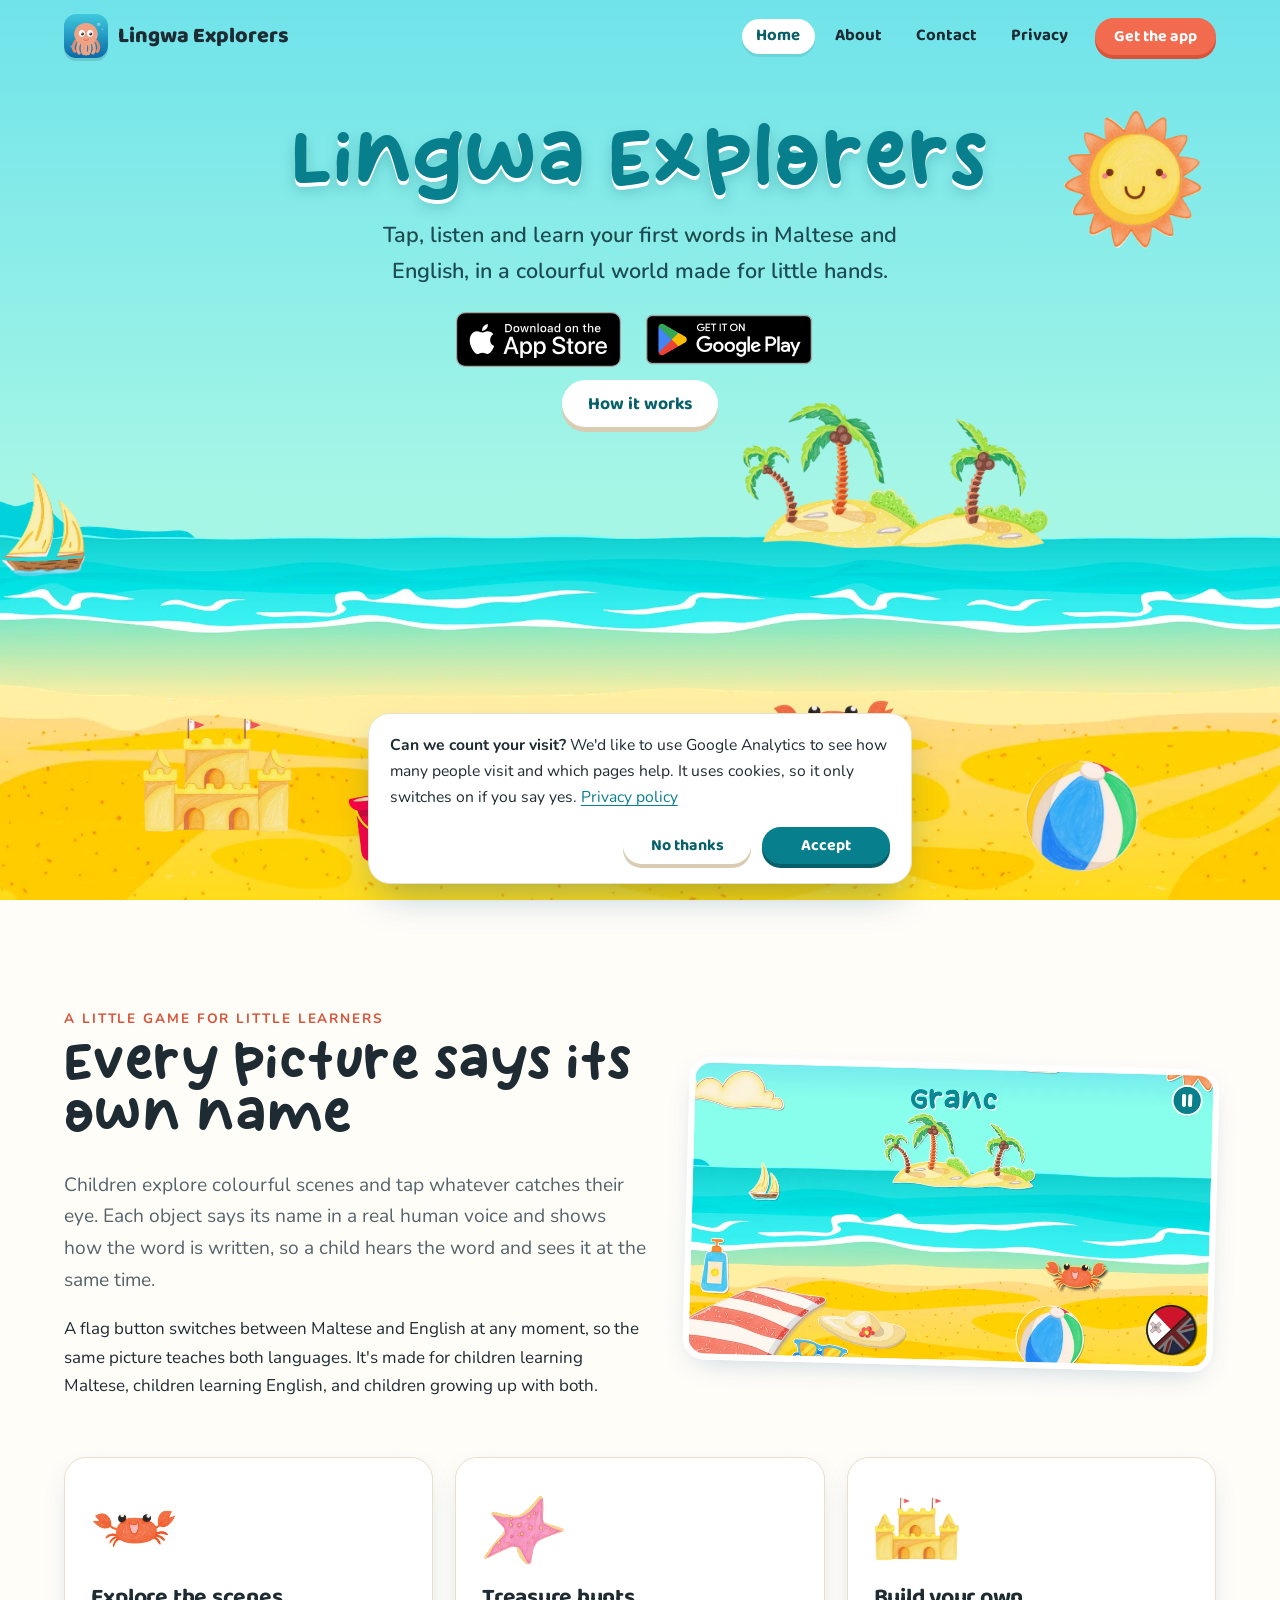
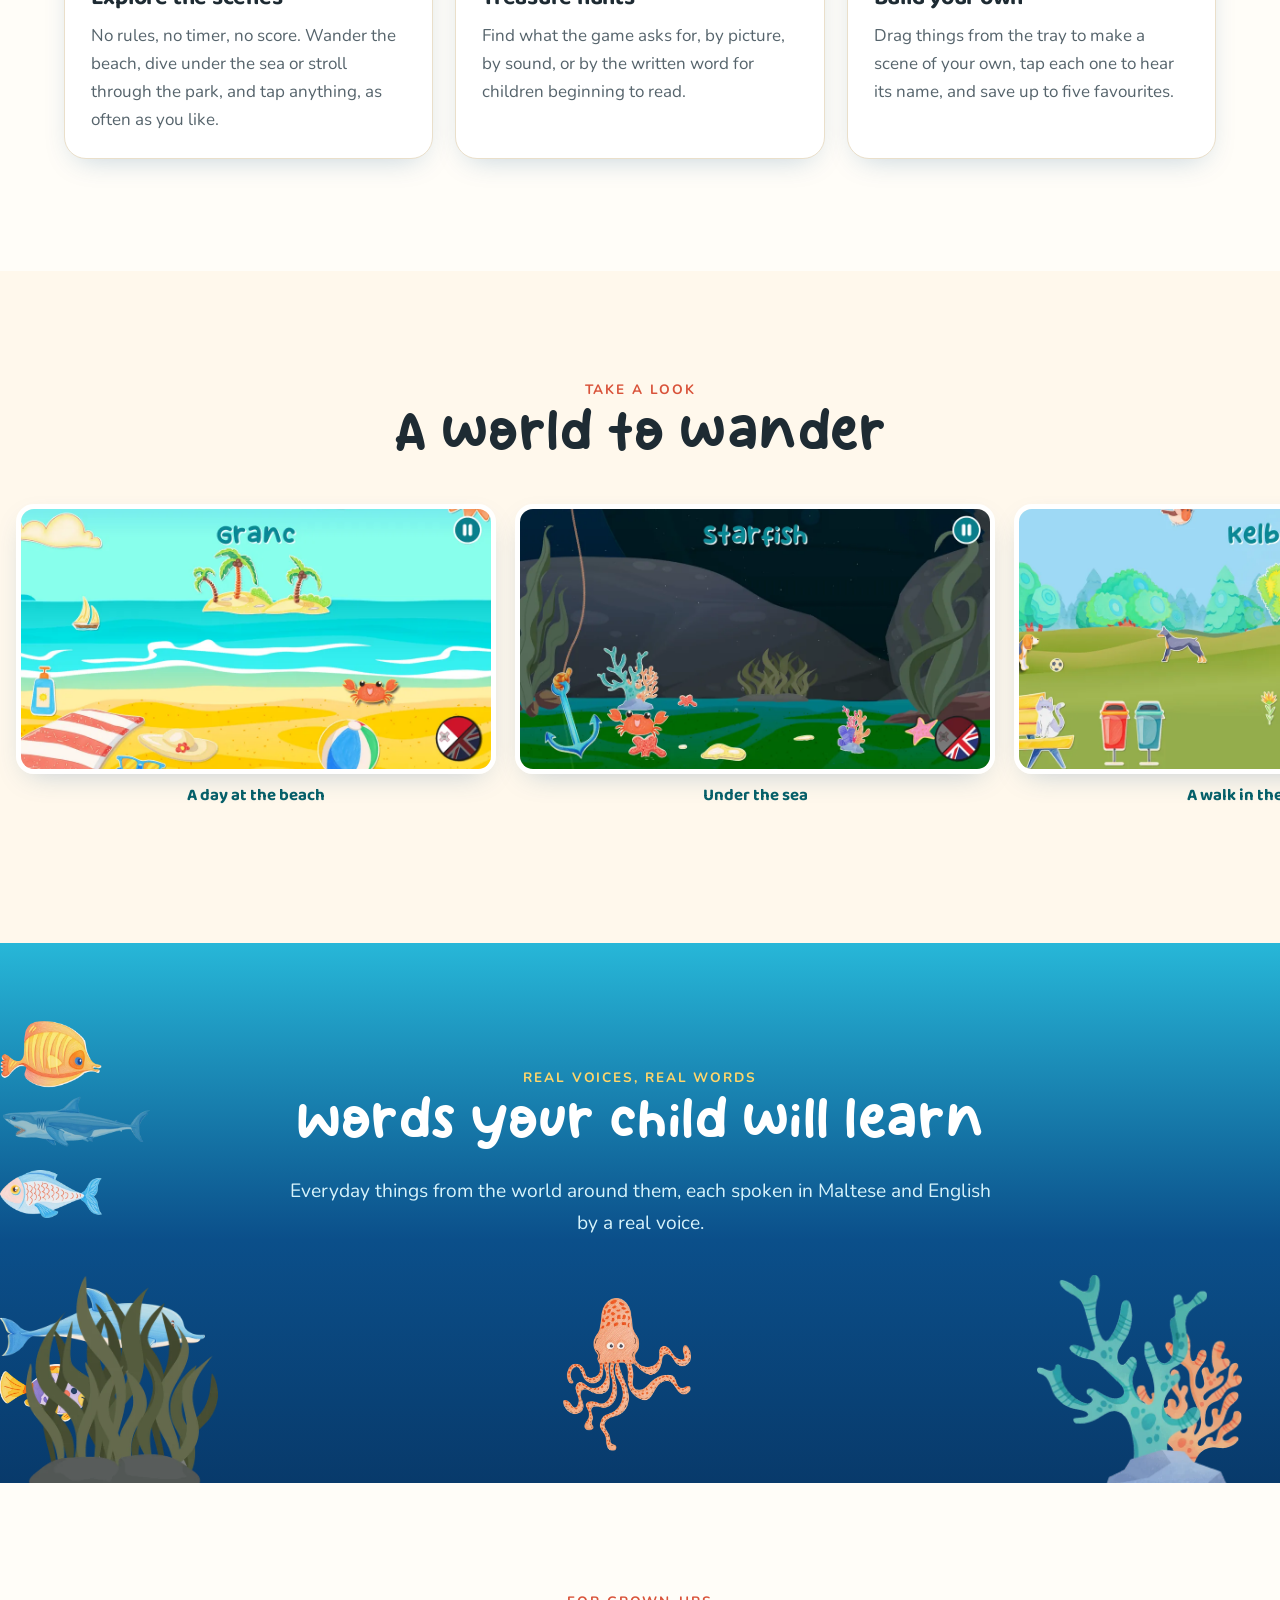
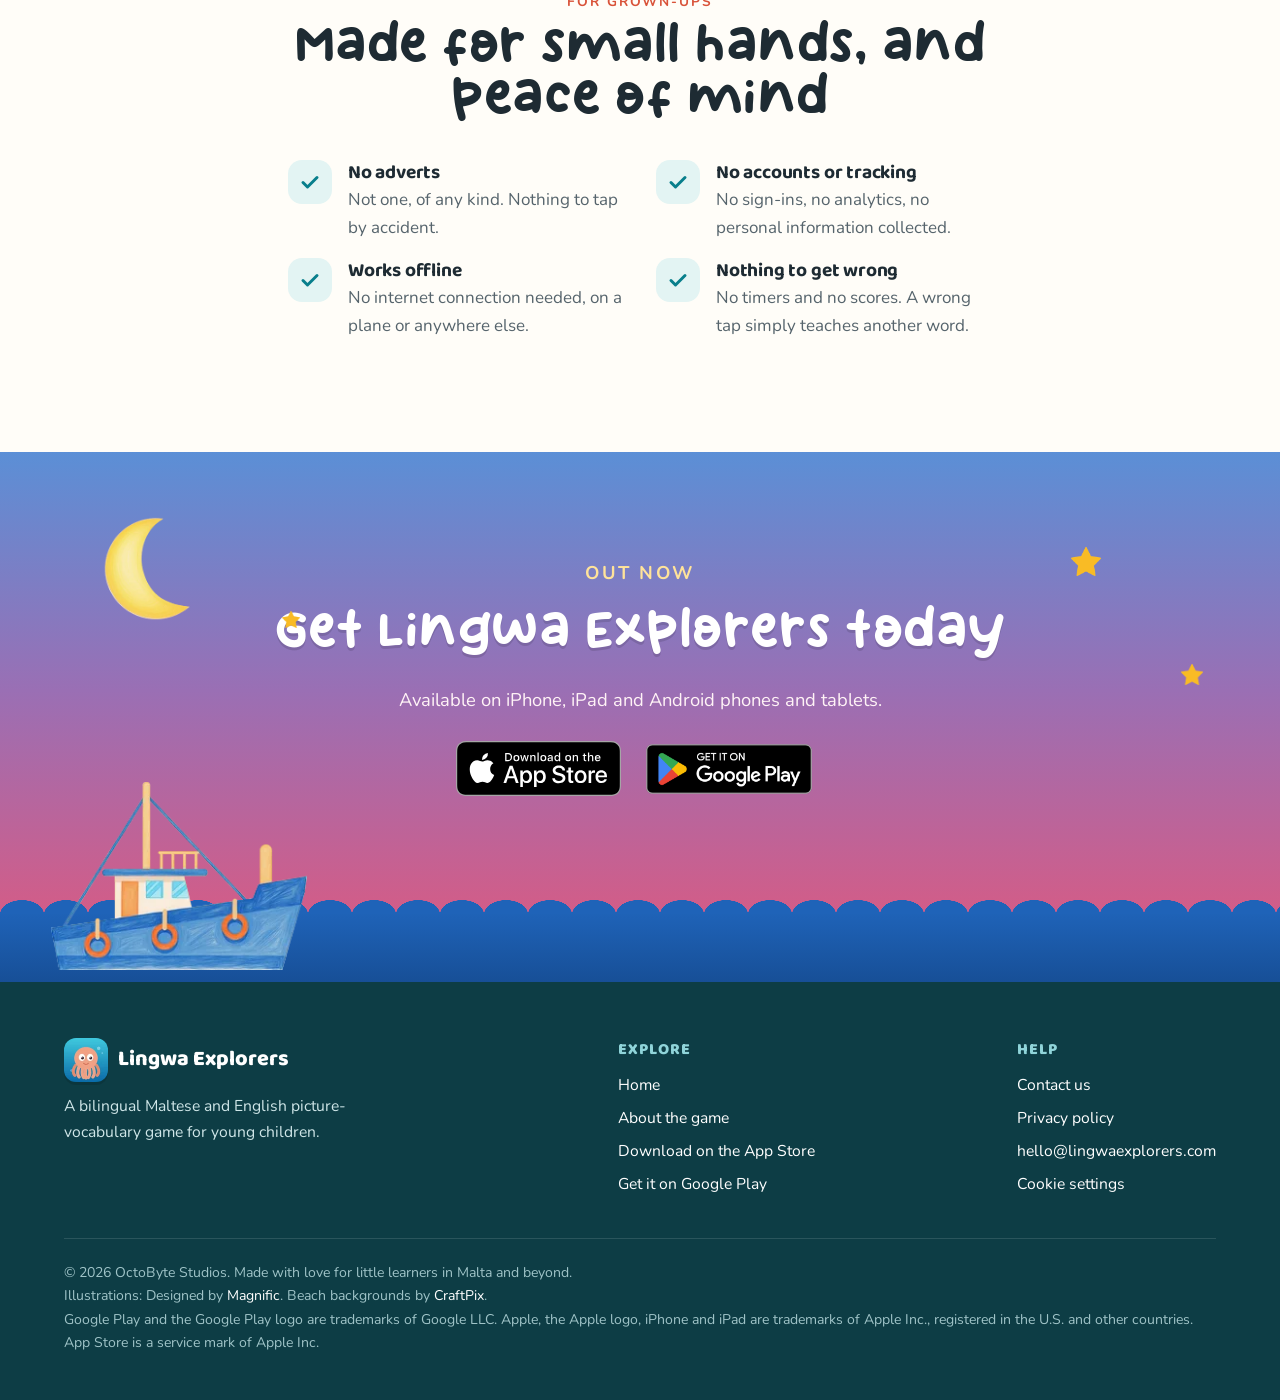
==== commit 83760224: "Home: launch wording, How it works on its own line, swaying octopus Privacy policy: drop the beta-te" ====
--- a/index.html
+++ b/index.html
@@ -137,7 +137,7 @@
   <img class="bubble" src="assets/img/bubble.webp" alt="" style="left:83%;animation-duration:10s;animation-delay:-7s">
   <img class="floor sprite" src="assets/img/seaweed.webp" alt="" style="left:2%;width:clamp(120px,15vw,220px)">
   <img class="floor sprite" src="assets/img/coral.webp" alt="" style="right:3%;width:clamp(130px,16vw,240px)">
-  <img class="floor sprite" src="assets/img/octopus.webp" alt="" style="left:44%;width:clamp(90px,10vw,150px);bottom:0">
+  <div class="floor octopus" style="left:44%;width:clamp(90px,10vw,150px)"><img src="assets/img/octopus.webp" alt=""><img class="arms" src="assets/img/octopus.webp" alt=""></div>
 
   <div class="narrow center">
     <p class="eyebrow">Real voices, real words</p>
@@ -168,9 +168,9 @@
   <img class="sprite twinkle" src="assets/img/star.webp" alt="" style="top:30%;left:22%;width:18px;animation-delay:-2s">
   <img class="sprite boat" src="assets/img/fishing-boat.webp" alt="">
   <div class="waves"></div>
-  <p class="eyebrow" style="color:#ffe39a">Coming soon</p>
-  <h2>Lingwa Explorers is on its way</h2>
-  <p>Coming to iPhone, iPad and Android phones and tablets.</p>
+  <p class="eyebrow" style="color:#ffe39a">Out now</p>
+  <h2>Get Lingwa Explorers today</h2>
+  <p>Available on iPhone, iPad and Android phones and tablets.</p>
   <div class="store-badges">
     <a class="store-badge app-store" href="https://apps.apple.com/app/id6820138582"><img src="assets/img/app-store-badge.svg" alt="Download on the App Store" width="120" height="40"></a>
     <a class="store-badge play-badge" href="https://play.google.com/store/apps/details?id=com.lingwaexplorers.app"><img src="assets/img/google-play-badge.png" alt="Get it on Google Play" width="646" height="250"></a>
--- a/assets/site.css
+++ b/assets/site.css
@@ -115,7 +115,7 @@
 .hero-copy { position: relative; z-index: 6; text-align: center; padding: clamp(6.5rem, 14vh, 9rem) 1rem 0; }
 .hero-copy h1 { color: var(--teal); text-shadow: 0 4px 0 #fff, 0 7px 14px rgb(6 95 105 / .25); margin-bottom: .2em; }
 .hero-copy p { font-size: clamp(1.1rem, 2.2vw, 1.35rem); color: #1d4b52; max-width: 34rem; margin: 0 auto 1.4rem; font-weight: 600; }
-.hero-ctas { display: flex; gap: .8rem; justify-content: center; flex-wrap: wrap; }
+.hero-ctas { display: flex; flex-direction: column; gap: .8rem; align-items: center; }
 
 .scene { position: absolute; inset: 0; z-index: 1; }
 .scene .layer { position: absolute; left: 0; right: 0; background-repeat: repeat-x; }
@@ -184,7 +184,7 @@
 
 /* Underwater band */
 .under { position: relative; overflow: hidden; color: #fff; isolation: isolate;
-  background: linear-gradient(#27b7d8, var(--deep) 55%, var(--deep-2)); padding: clamp(4.5rem, 10vw, 8rem) 0 clamp(9rem, 16vw, 12rem); }
+  background: linear-gradient(#27b7d8, var(--deep) 55%, var(--deep-2)); padding: clamp(4.5rem, 10vw, 8rem) 0 clamp(10.5rem, 18vw, 14rem); }
 .under h2, .under h3 { color: #fff; }
 .under .lead { color: #d6f3fb; }
 .under .eyebrow { color: #ffd66b; }
@@ -197,6 +197,14 @@
 @keyframes swim { from { transform: translateX(-30vw); } to { transform: translateX(130vw); } }
 @keyframes swim-back { from { transform: translateX(130vw); } to { transform: translateX(-30vw); } }
 .under .floor { position: absolute; z-index: -1; bottom: -6px; }
+/* Two copies of the one drawing, split just under the head: the top stays put
+   and the bottom skews about the split line, so only the tentacles sway and
+   the join never shows. */
+.under .octopus { bottom: clamp(1rem, 2.5vw, 2rem); pointer-events: none; user-select: none; }
+.octopus img { display: block; width: 100%; height: auto; clip-path: inset(0 0 57% 0); -webkit-user-drag: none; }
+.octopus .arms { position: absolute; inset: 0; clip-path: inset(42.8% 0 0 0); transform-origin: 50% 42.8%;
+  animation: sway 4.5s ease-in-out infinite alternate; }
+@keyframes sway { from { transform: skewX(-3deg); } to { transform: skewX(3deg); } }
 .bubble { position: absolute; z-index: -1; bottom: -40px; width: 26px; opacity: .7; animation: rise linear infinite; }
 @keyframes rise { to { transform: translateY(-120vh) translateX(20px); opacity: 0; } }
 
@@ -297,6 +305,7 @@
 @media (prefers-reduced-motion: reduce) {
   *, *::before, *::after { animation-duration: 0s !important; animation-iteration-count: 1 !important; transition-duration: 0s !important; }
   .cloud, .sailboat-wrap, .under .swimmer, .bubble { display: none; }
+  .octopus .arms { animation: none; }
   html { scroll-behavior: auto; }
 }
 
